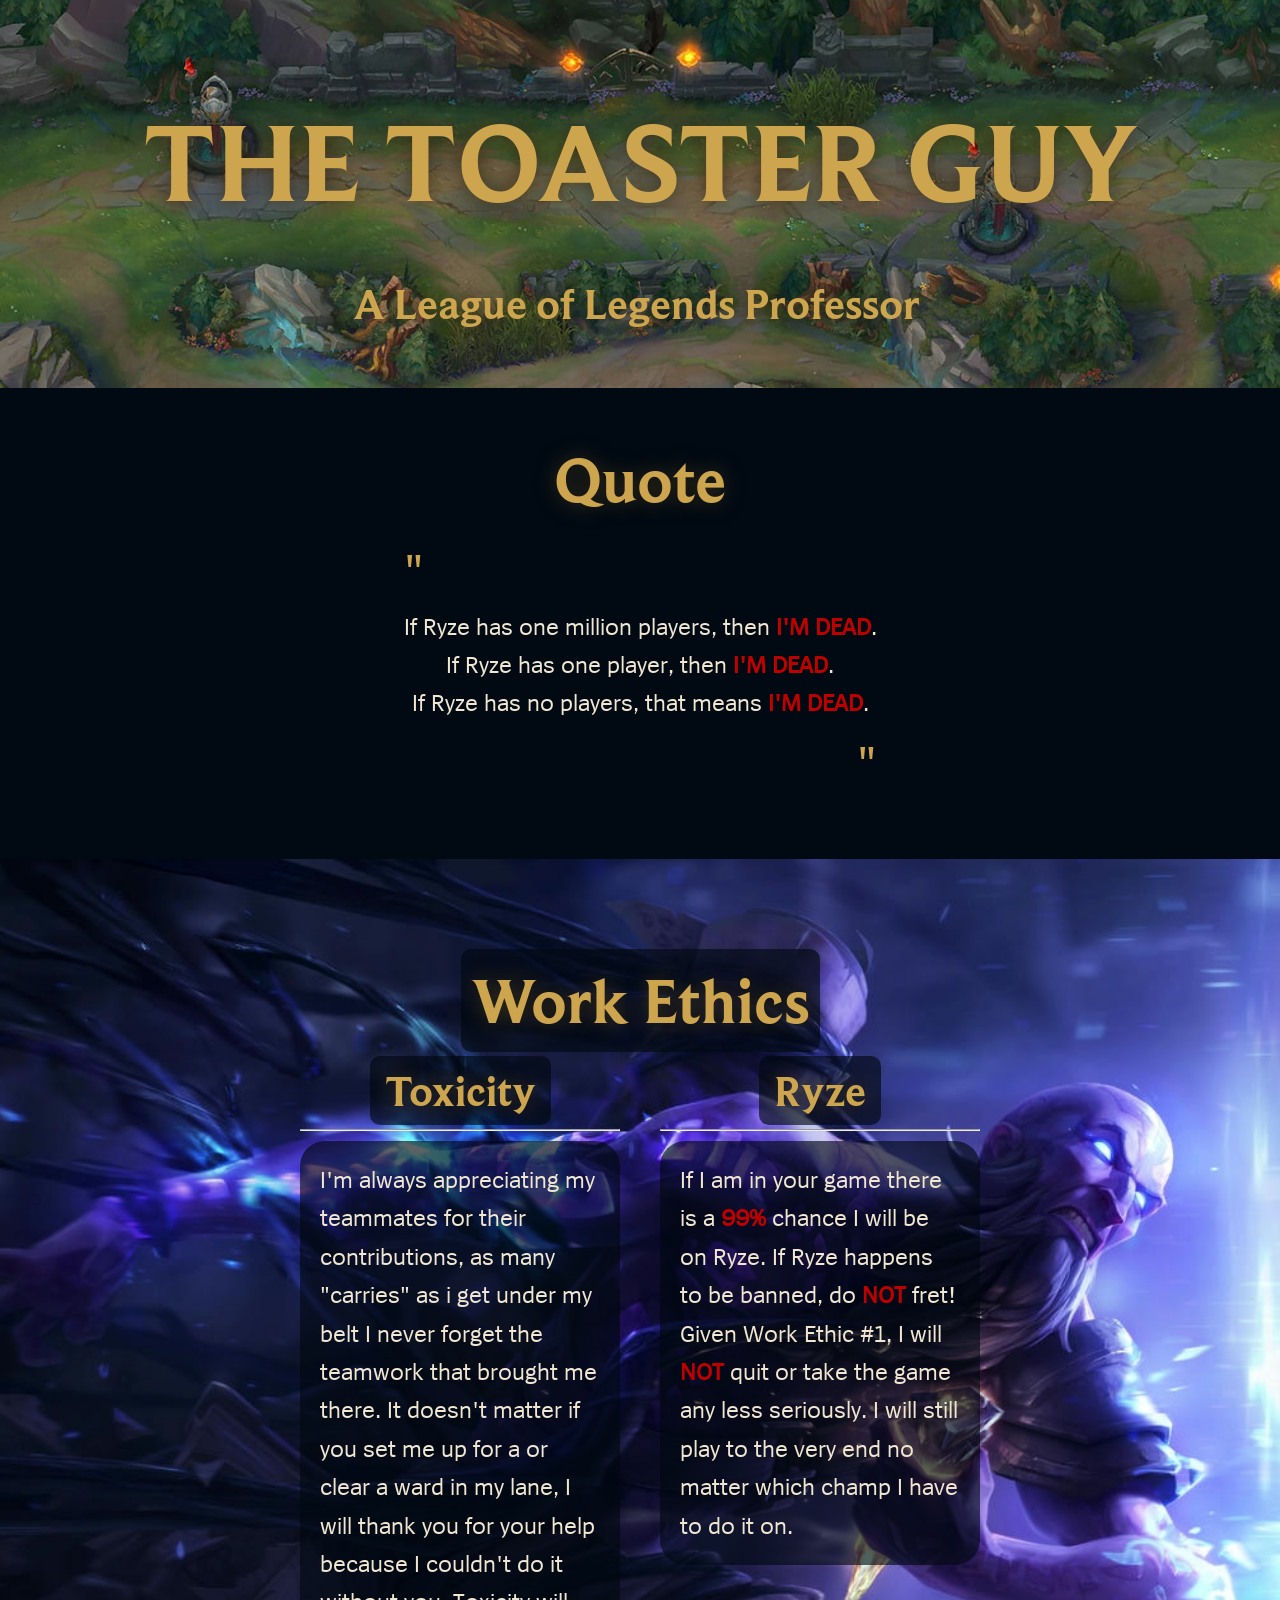
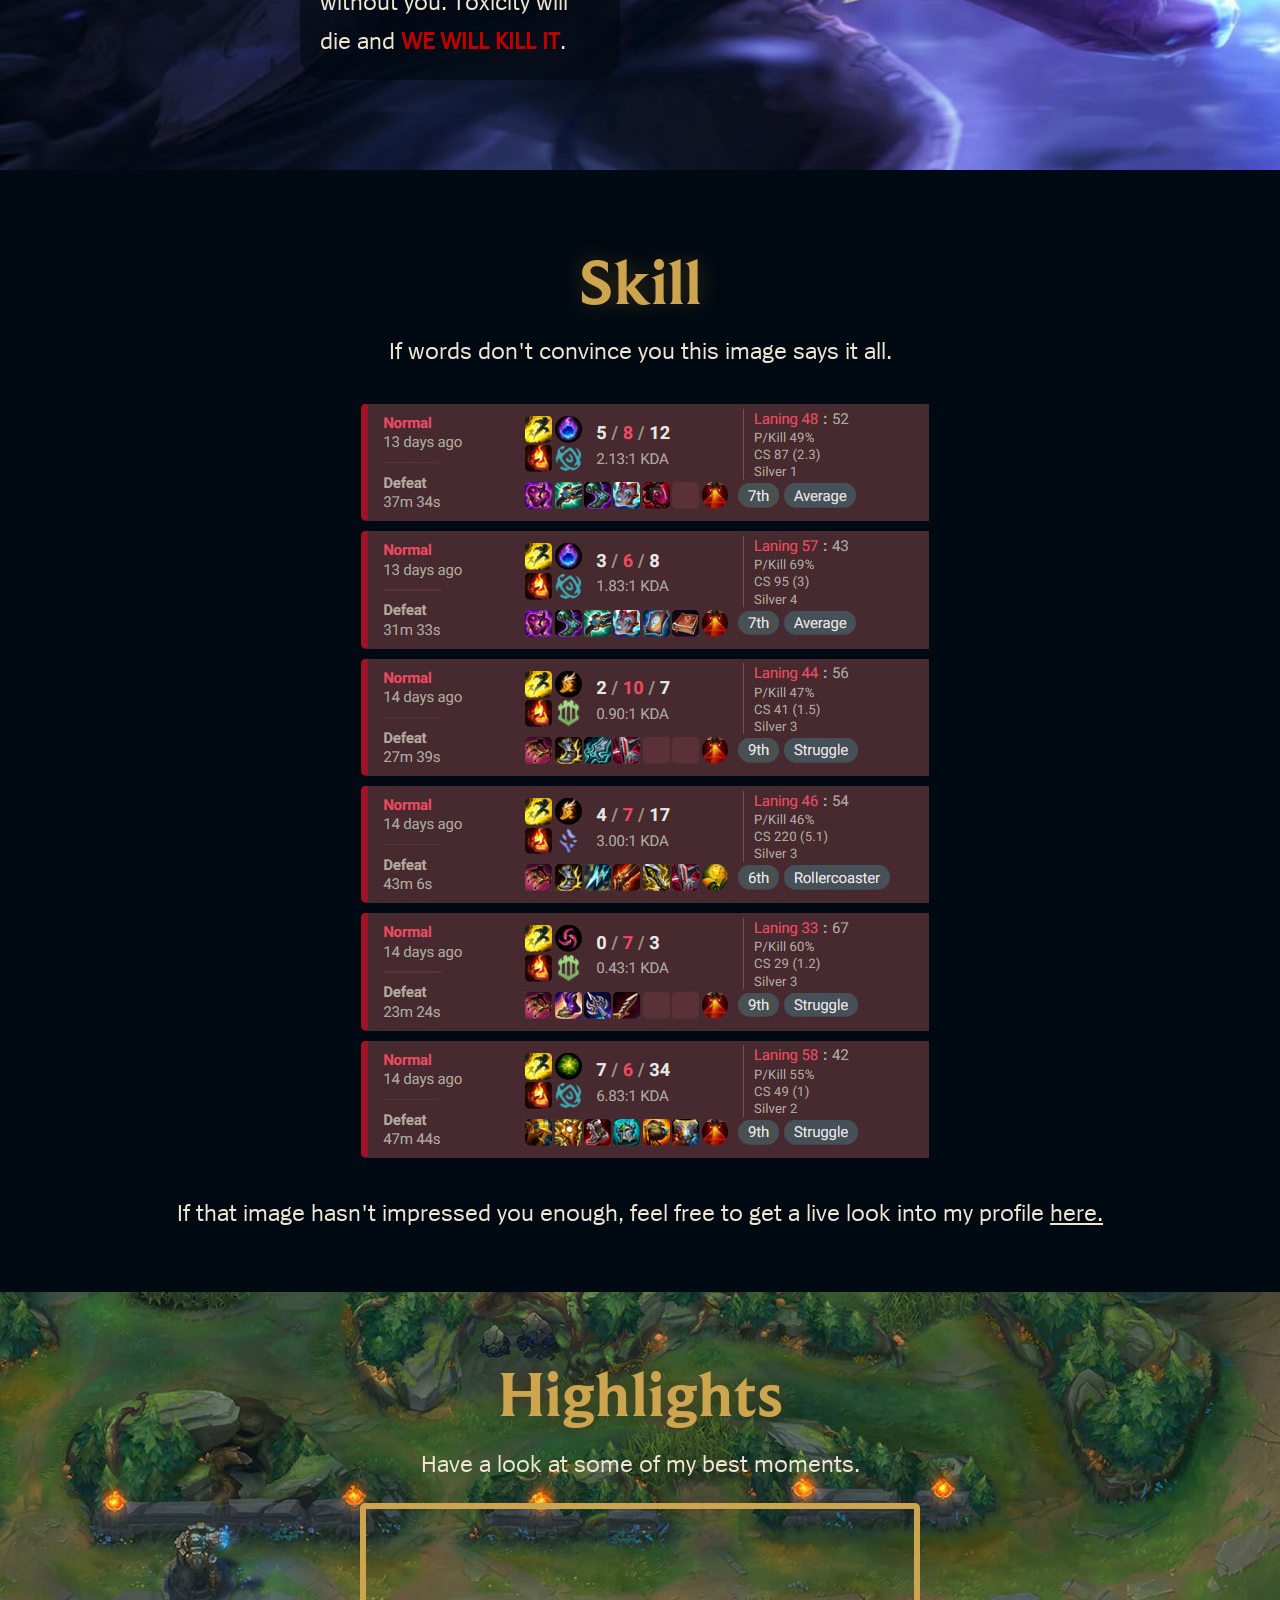
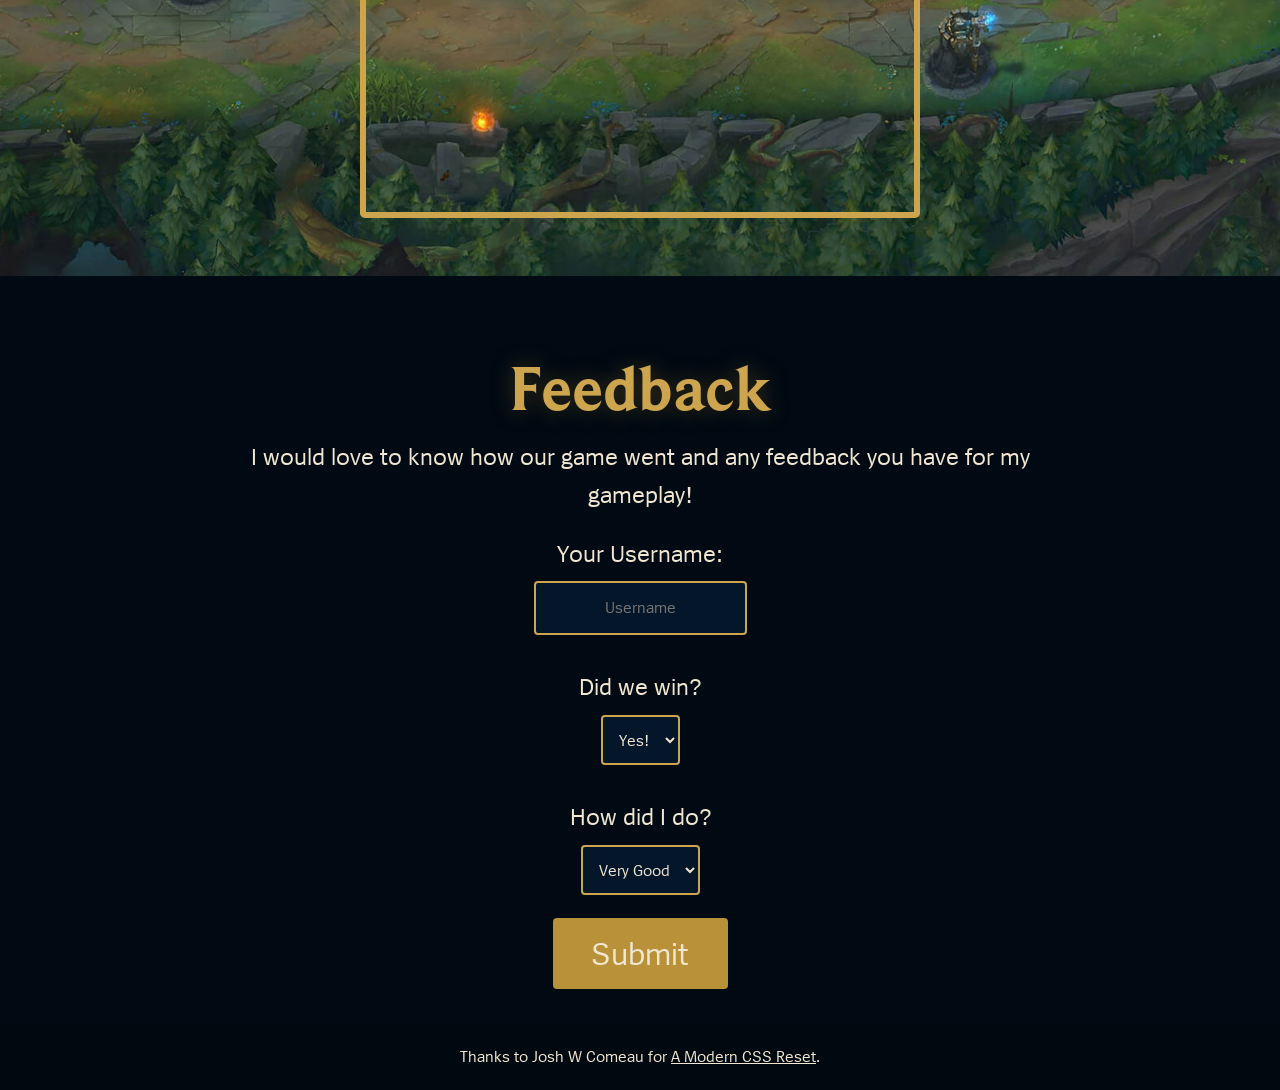
==== index.html @ 21665317 "first commit" ====
<!DOCTYPE html>
<html lang="en">

<head>
  <meta charset="UTF-8" />
  <meta name="viewport" content="width=device-width, initial-scale=1.0" />
  <link href="normalize.css" rel="stylesheet" />
  <link href="style.css" rel="stylesheet" />
  <link rel="icon" type="image/png" sizes="32x32" href="img/favicon-32x32.png">
  <script defer src="https://umami.nate-76.duckdns.org/script.js"
    data-website-id="c14207f7-4c27-4da5-a3a6-cc63d356e84b"></script>
  <title>THE TOASTER GUY#NA1</title>
</head>

<body>
  <div id="loading-screen">
    <h1>Loading...</h1>
  </div>

  <header>
    <section class="intro">
      <h1>THE TOASTER GUY</h1>
      <h2>A League of Legends Professor<span class="asterisk">*</span></h2>
    </section>
  </header>

  <main>
    <section class="champ-quote">
      <h1>Quote</h1>
      <p class="champ-quotation-start">"</p>
      <p>If <span class="champName"></span> has one million players, then <b>I'M DEAD</b>.</p>
      <p>If <span class="champName"></span> has one player, then <b>I'M DEAD</b>.</p>
      <p>If <span class="champName"></span> has no players, that means <b>I'M DEAD</b>.</p>
      <p class="champ-quotation-end">"</p>
    </section>

    <section id="work-ethic">
      <h1>Work Ethics</h1>

      <div class="ethic-container">
        <div class="ethic-1">
          <h2>Toxicity</h2>
          <hr>
          <p>I'm always appreciating my teammates for their contributions, as many "carries" as i get under my belt I
            never forget the teamwork that brought me there. It doesn't matter if you set me up for a or clear a ward in
            my lane, I will thank you for your help because I couldn't do it without you. Toxicity will die and <b>WE
              WILL KILL IT</b>.</p>
        </div>
        <div class="ethic-2">
          <h2><span class="champName"></span></h2>
          <hr>
          <p>If I am in your game there is a <b>99%</b> chance I will be on
            <span class="champName"></span>. If <span class="champName"></span>
            happens to be banned, do <b>NOT</b> fret! Given Work Ethic #1, I will <b>NOT</b> quit or take the game any
            less seriously. I will still play to the very end no matter which champ I have to do it on.
          </p>
        </div>
      </div>
    </section>

    <section class="skill">
      <h1>Skill</h1>
      <p>If words don't convince you this image says it all.</p>
      <img src="img/champ-history.jpg" alt="A picture of my profile showing a 6 game loss streak.">
      <p>If that image hasn't impressed you enough, feel free to get a live look into my profile <a
          href="https://www.op.gg/summoners/na/THE%20TOASTER%20GUY-NA1" target="_blank">here.</a></p>
    </section>

    <section class="clip">
      <h1>Highlights</h1>
      <p>Have a look at some of my best moments.</p>
      <div class="video">
        <iframe width="560" height="315" src="https://www.youtube-nocookie.com/embed/dfku4ndsrFI?si=aIZ1KUKVWXWXsLzp"
          title="YouTube video player" frameborder="0"
          allow="accelerometer; autoplay; clipboard-write; encrypted-media; gyroscope; picture-in-picture; web-share"
          referrerpolicy="strict-origin-when-cross-origin" allowfullscreen></iframe>
      </div>
    </section>

    <section class="feedback">
      <h1>Feedback</h1>

      <p>I would love to know how our game went and any feedback you have for my gameplay!</p>

      <form name="Gameplay Feedback" action="https://api.web3forms.com/submit" method="POST">

        <input type="hidden" name="access_key" value="943732d7-a4e6-4e3c-a3d8-d96779f5fdb8">

        <label for="username">Your Username:</label>
        <input type="text" id="username" name="Username" placeholder="Username" autocomplete="off" required>

        <br>

        <label for="win">Did we win?</label>
        <select id="win" name="Win?" required>
          <option value="Yes">Yes!</option>
          <option value="No">No...</option>
        </select>

        <br>

        <label for="skill">How did I do?</label>
        <select id="skill" name="How did I do?" required>
          <option value="Very Good">Very Good</option>
          <option value="Good">Good</option>
          <option value="Average">Average</option>
          <option value="Bad">Bad</option>
          <option value="Abysmal">Abysmal</option>
        </select>

        <input type="checkbox" name="botcheck" class="hidden" style="display: none;">

        <input type="hidden" name="redirect" value="https://nate-league.pages.dev/thanks.html">

        <input type="submit" value="Submit">
      </form>
    </section>
  </main>

  <footer>
    <p>Thanks to Josh W Comeau for <a href="https://www.joshwcomeau.com/css/custom-css-reset/" target="_blank">A Modern
        CSS Reset</a>.</p>
  </footer>

  <script>
    const loadingScreenElement = document.getElementById('loading-screen');
    const workEthicElement = document.getElementById('work-ethic');

    document.addEventListener('DOMContentLoaded', async () => {
      try {
        const response = await fetch('https://lolwebsiteapi.nate-76.duckdns.org/toaster');
        const data = await response.json();

        const newString = data.currentString;

        workEthicElement.style.backgroundImage = "url('img/champs/" + data.currentString.replace("'", "\\'") + ".jpg')";

        const nameElements = document.querySelectorAll('.champName');

        nameElements.forEach(element => {
          element.innerHTML = newString;
        });
      }
      catch (error) {
        console.error('Error fetching data:', error);

        workEthicElement.style.backgroundImage = "url('img/champs/Ryze.jpg')";

        const nameElements = document.querySelectorAll('.champName');

        nameElements.forEach(element => {
          element.innerHTML = 'Ryze';
        });
      }
    });

    window.onload = async () => {
      loadingScreenElement.classList.add('hidden');
    };

    loadingScreenElement.addEventListener('transitionend', () => {
      loadingScreenElement.remove();
    });
  </script>
</body>

</html>
---- style.css ----
@font-face {
    font-family: 'BeaufortforLOL Bold';
    src: url(fonts/BeaufortforLOL-Bold.ttf);
}

@font-face {
    font-family: 'Spiegel Regular';
    src: url(fonts/Spiegel-Regular.ttf);
}

body {
    background-color: #010A13;
    color: rgb(240, 230, 210);
    font-family: 'Spiegel Regular';
    line-height: 1.6;
}

h1,
h2,
h3,
h4,
h5,
h6 {
    font-family: 'BeaufortforLOL Bold';
    color: rgb(205, 165, 79);
}

h1 {
    font-size: 4rem;
    text-shadow: 0px 0px 20px rgb(61, 49, 24);
}

h2 {
    font-size: 2.7rem;
    text-shadow: 0px 0px 20px rgb(61, 49, 24);
}

p,
a {
    font-size: 1.5rem;
    max-width: 60ch;
}

a {
    color: rgb(240, 230, 210);
}

b {
    color: rgb(190, 0, 0);
}

hr {
    color: rgb(240, 230, 210);
}

header {
    padding-block: 50px;
    background-image: url(img/top-lane.jpg);
    background-color: #010A13;
    background-position: center;
    background-repeat: no-repeat;
    background-size: cover;
}

#loading-screen {
    position: fixed;
    display: flex;
    justify-content: center;
    align-items: center;
    width: 100vw;
    height: 100vh;
    background-color: #010A13;
    z-index: 9999;
    transition: opacity 0.3s ease-out;
}

#loading-screen h1 {
    font-size: 6rem;
}

#loading-screen.hidden {
    opacity: 0;
    pointer-events: none;
}

.intro {
    text-align: center;
    width: fit-content;
    margin: 0 auto;
}

.intro h1 {
    font-size: 7rem;
    padding-block: 20px;
}

.asterisk {
    font-size: max(10px, 1rem);
    vertical-align: text-top;
}

.champ-quote {
    width: fit-content;
    max-width: 80vw;
    margin: 40px auto;
    text-align: center;
    font-size: max(14px, 1.5rem);
}

.champ-quotation-start {
    color: rgb(205, 165, 79);
    font-size: max(25px, 3rem);
    text-align: start;
}

.champ-quotation-end {
    color: rgb(205, 165, 79);
    font-size: max(25px, 3rem);
    text-align: end;
}

#work-ethic {
    padding-block: 90px;
    margin: 60px auto;
    text-align: center;
    background-color: #010A13;
    background-position: center;
    background-repeat: no-repeat;
    background-size: cover;
}

#work-ethic h1 {
    width: fit-content;
    margin: 0 auto;
    padding-inline: 10px;
    background-color: #000810a1;
    border-radius: 10px;
}

.ethic-container {
    display: grid;
    width: fit-content;
    margin: 0 auto;
    grid-template-columns: 25vw 25vw;
    gap: 40px;
    text-align: left;
}

.ethic-container h2 {
    background-color: #000810a1;
    width: fit-content;
    margin: 4px auto;
    padding-inline: 15px;
    border-radius: 10px;
}

.ethic-container p {
    margin-block-start: 10px;
    background-color: #000810a1;
    padding: 20px;
    border-radius: 25px;
}

.skill {
    width: fit-content;
    margin: 60px auto;
    text-align: center;
}

.skill p {
    max-width: 80vw;
}

.skill img {
    max-width: 60vw;
    margin: 0 auto;
    padding-block: 30px;
}

.clip {
    margin: 60px auto;
    padding-block: 50px;
    text-align: center;
    background-image: url(img/bot-lane.jpg);
    background-color: #010A13;
    background-position: center;
    background-repeat: no-repeat;
    background-size: cover;
}

.clip p {
    padding-bottom: 20px;
    margin: 0 auto;
}

.video {
    width: fit-content;
    margin: 0 auto;
}

.video iframe {
    border: 6px solid rgb(205, 165, 79);
    border-radius: 5px;
    max-width: 85vw;
}

.feedback {
    width: fit-content;
    max-width: 80vw;
    margin: 0 auto;
    text-align: center;
}

.feedback p {
    margin: 0 auto;
}

.feedback form {
    padding-block: 20px;
    width: 40vw;
    margin: 0 auto;
    text-align: center;
    display: flex;
    flex-direction: column;
    justify-items: center;
    align-items: center;
}

.feedback label {
    font-size: 1.5rem;
    max-width: 60ch;
    color: rgb(240, 230, 210);
}

input[type=text],
select {
    max-width: 50vw;
    padding: 12px;
    margin: 8px 0;
    display: inline-block;
    border: 2px solid rgb(205, 165, 79);
    background-color: #04162a;
    color: rgb(240, 230, 210);
    border-radius: 4px;
    box-sizing: border-box;
}

input[type=submit] {
    width: 175px;
    font-size: 2rem;
    background-color: rgb(185, 145, 57);
    color: rgb(240, 230, 210);
    padding: 10px;
    margin: 15px 0;
    border: none;
    border-radius: 4px;
    cursor: pointer;
}

input[type=submit]:hover {
    background-color: rgb(152, 112, 31);
}

input#username {
    text-align: center;
}

footer {
    text-align: center;
    padding-block: 20px;
    background-color: #000810;
}

footer p,
footer a {
    max-width: 80vw;
    margin: 0 auto;
    font-size: 1rem;
}

@media only screen and (min-width: 2000px) {
    #work-ethic {
        max-width: 80vw;
        border-radius: 20px;
    }
}

@media only screen and (max-width: 1200px) {
    .ethic-container {
        grid-template-columns: 35vw 35vw;
    }
}

@media only screen and (max-width: 850px) {
    .ethic-container {
        grid-template-columns: 80vw;
        grid-template-rows: auto auto;
    }
}


@media only screen and (max-width: 700px) {
    h1 {
        font-size: 3.5rem;
    }

    h2 {
        font-size: 2.5rem;
    }

    p,
    a {
        font-size: 1.4rem;
        max-width: 60ch;
    }

    .ethic-container {
        grid-template-columns: 80vw;
        grid-template-rows: auto auto;
    }
}

@media only screen and (max-width: 550px) {
    h1 {
        font-size: 3rem;
    }

    h2 {
        font-size: 2.2rem;
    }

    p,
    a {
        font-size: 1.2rem;
        max-width: 60ch;
    }

    .intro h1 {
        font-size: 7rem;
    }

    .skill img {
        max-width: 85vw;
    }

    .ethic-container {
        grid-template-columns: 80vw;
        grid-template-rows: auto auto;
    }
}
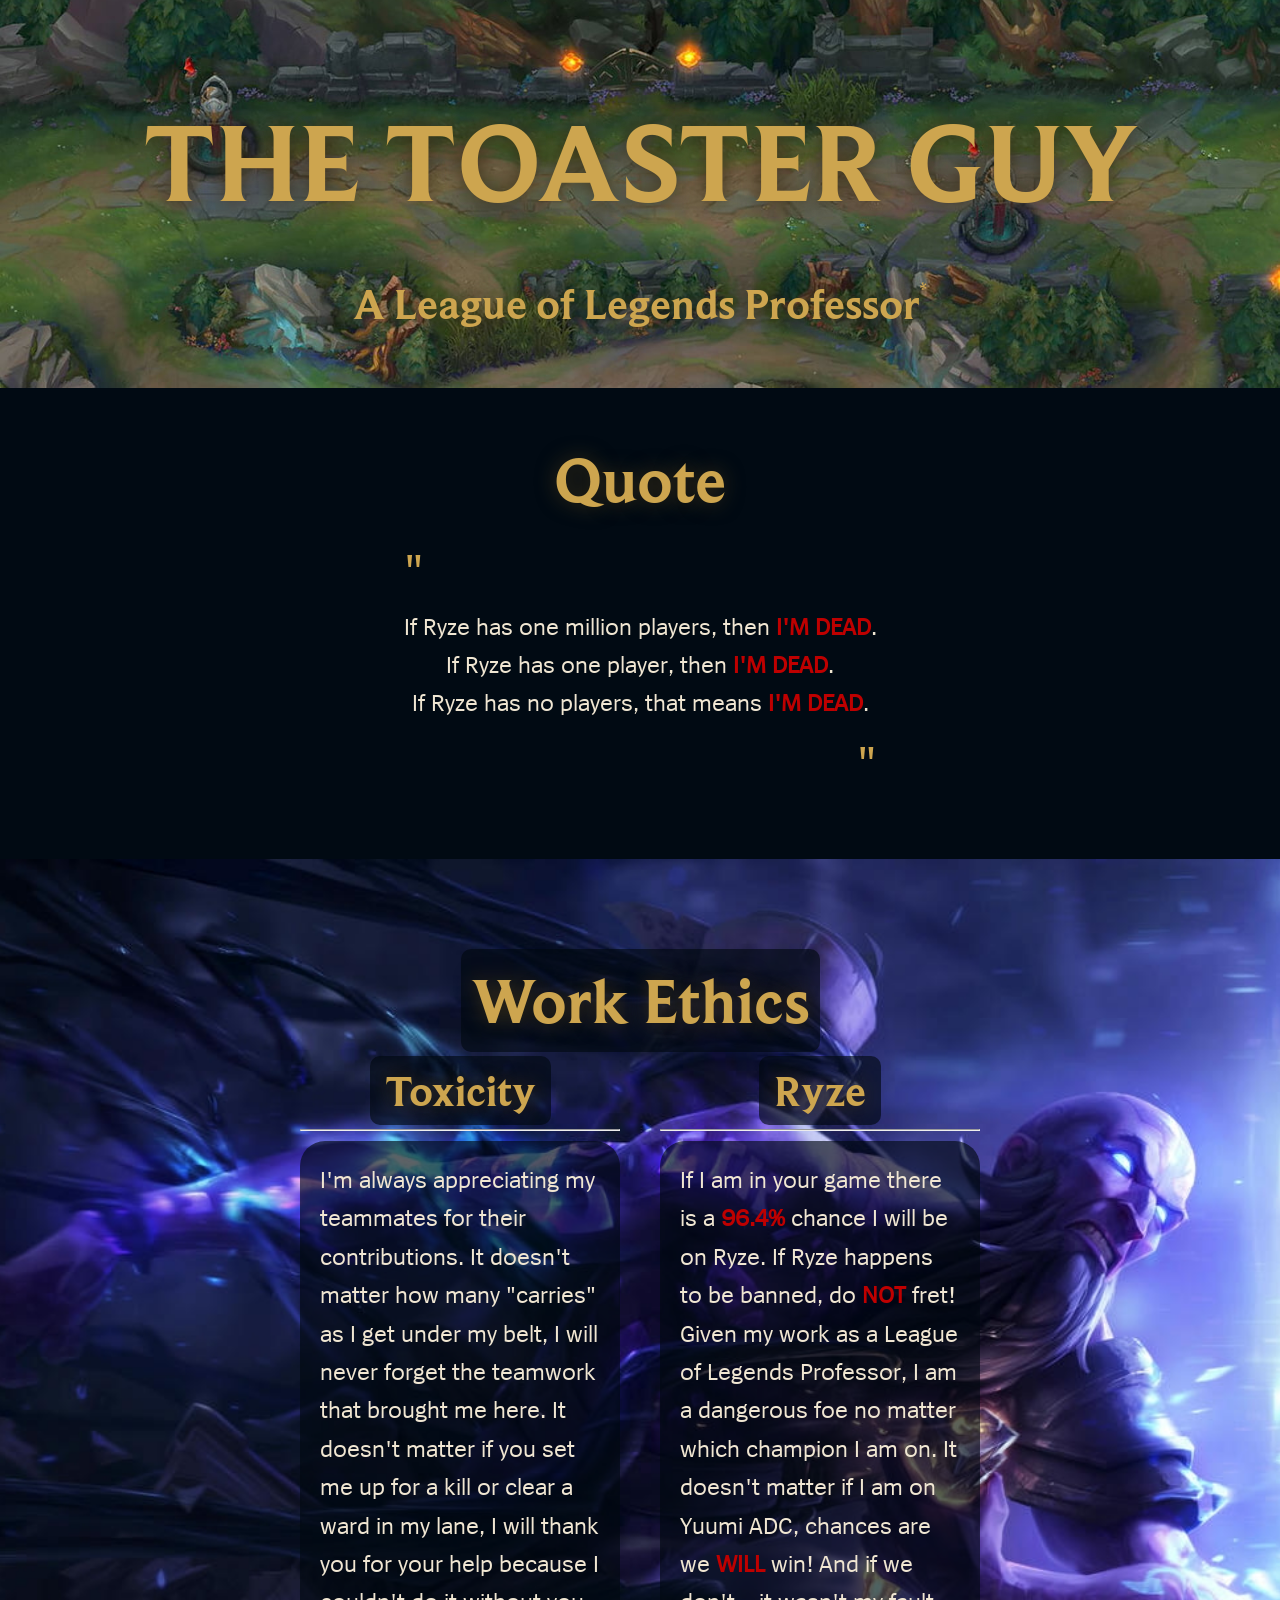
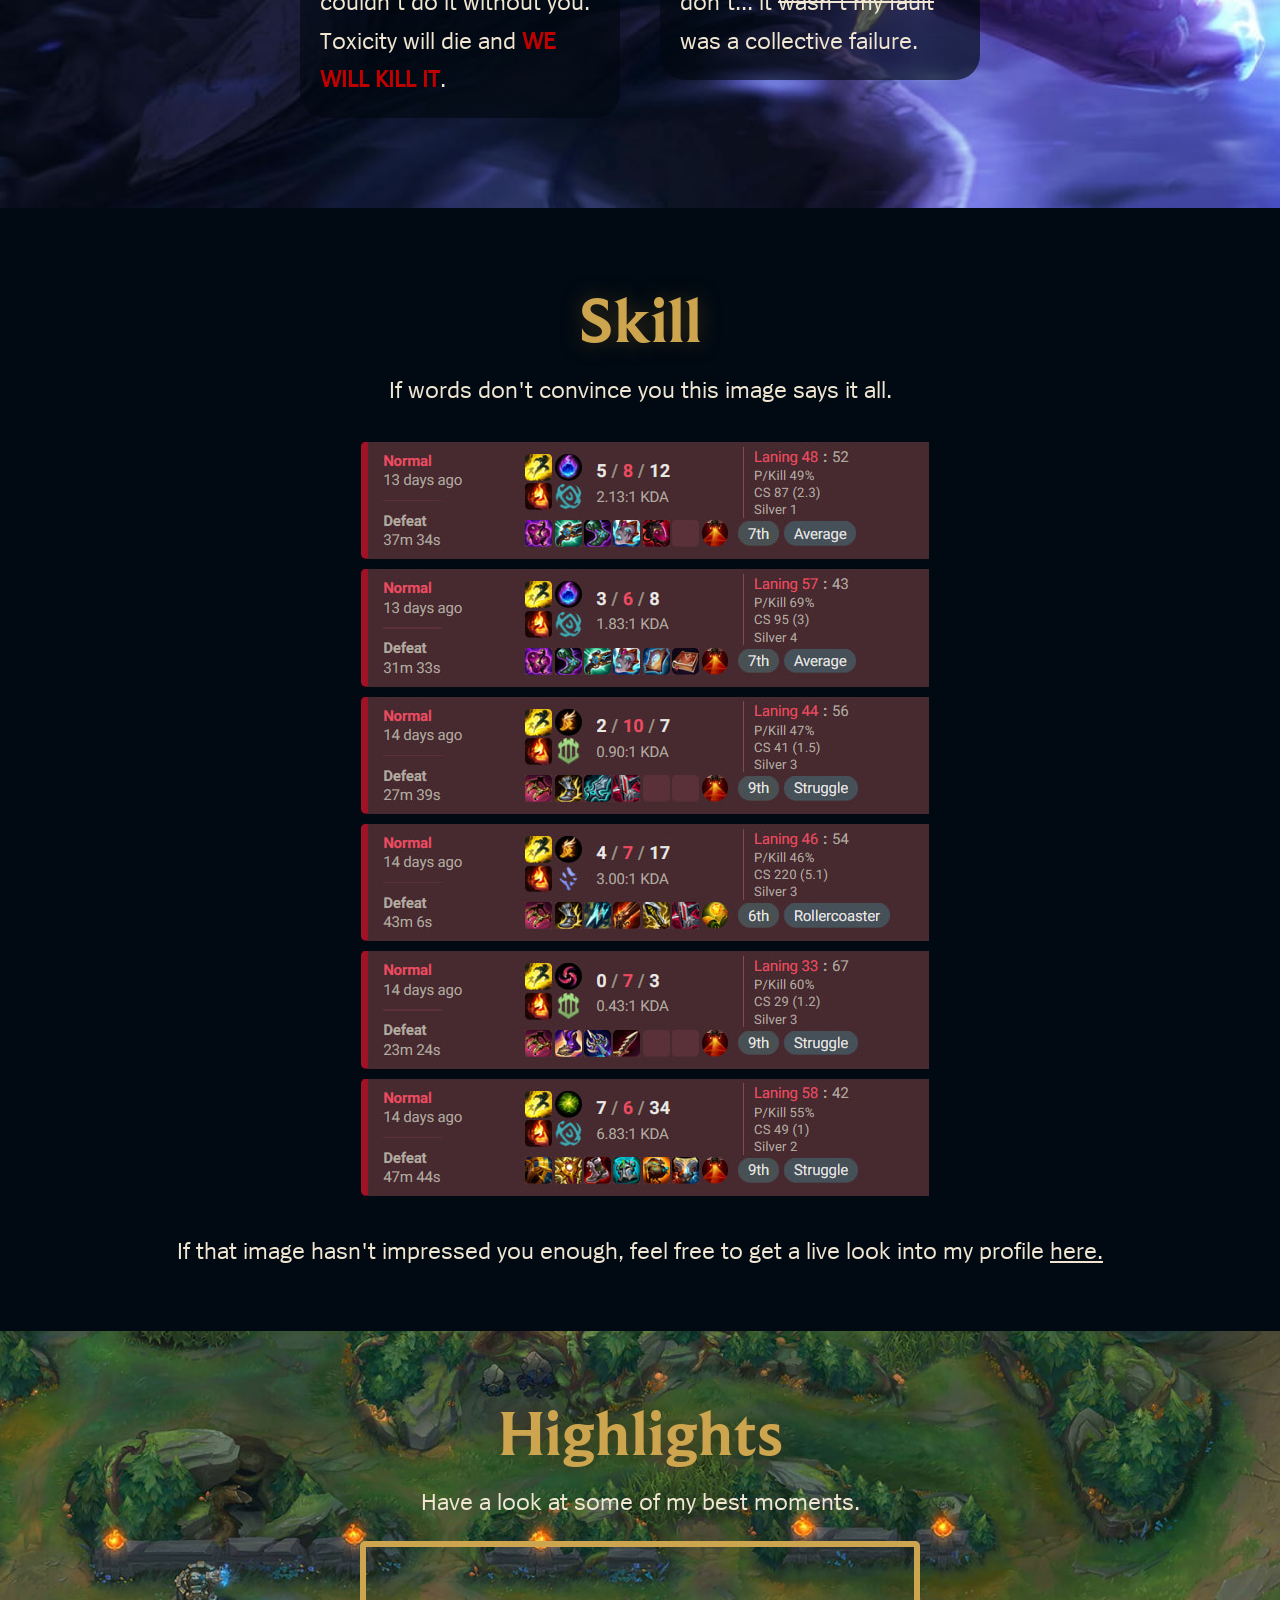
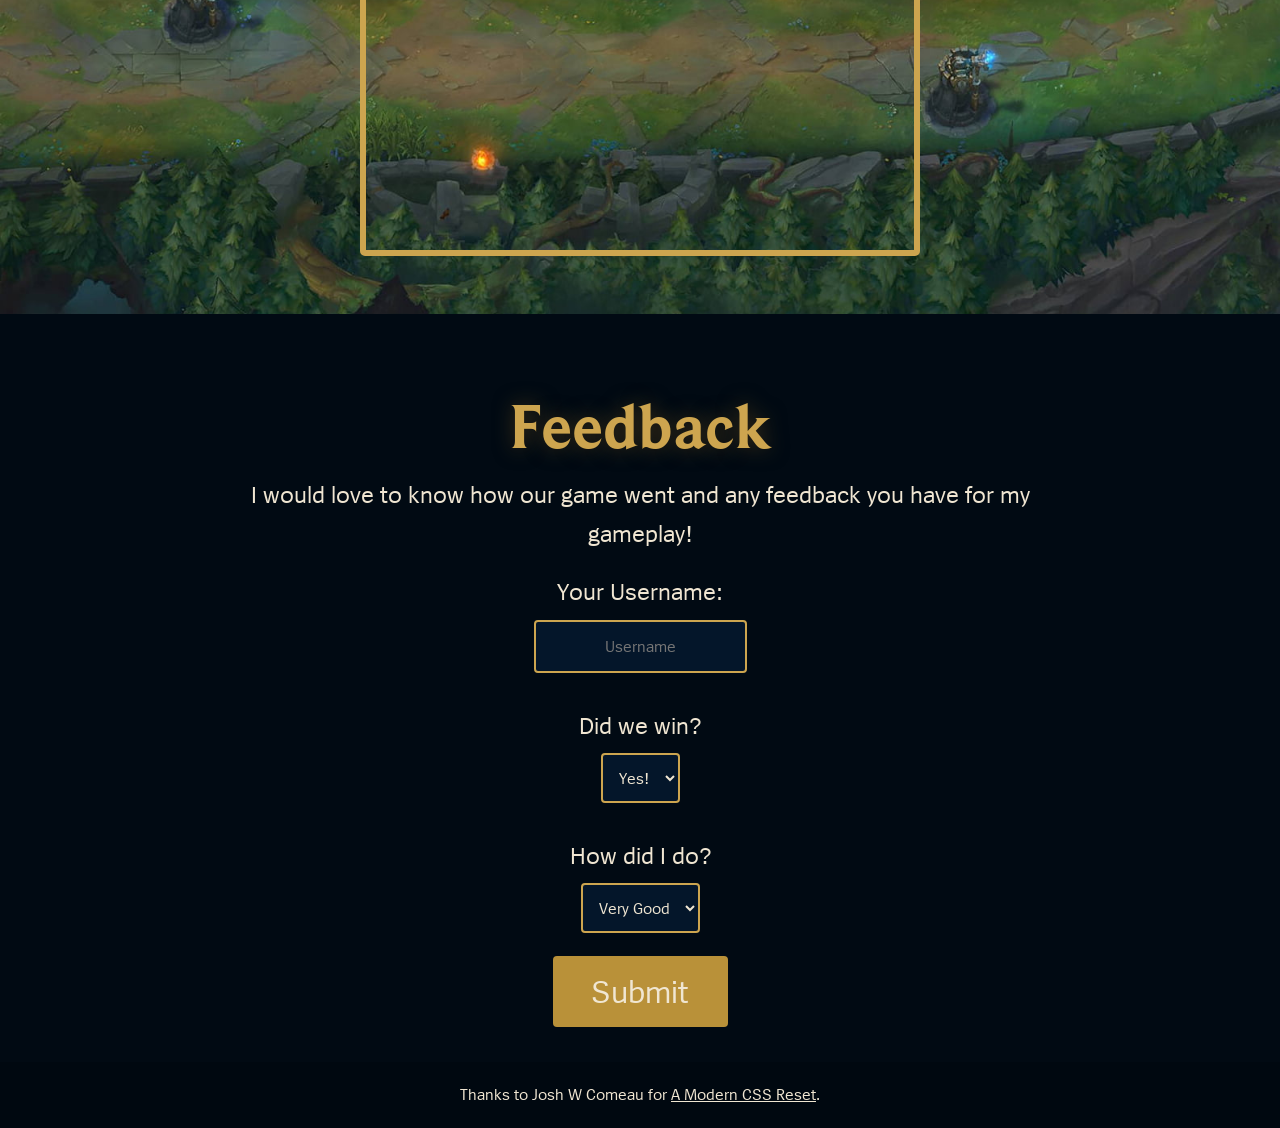
==== commit 38beb118: "Update text and fix scaling" ====
--- a/index.html
+++ b/index.html
@@ -41,18 +41,21 @@
         <div class="ethic-1">
           <h2>Toxicity</h2>
           <hr>
-          <p>I'm always appreciating my teammates for their contributions, as many "carries" as i get under my belt I
-            never forget the teamwork that brought me there. It doesn't matter if you set me up for a or clear a ward in
+          <p>I'm always appreciating my teammates for their contributions. It doesn't matter how many "carries" as I get
+            under my belt, I will
+            never forget the teamwork that brought me here. It doesn't matter if you set me up for a kill or clear a
+            ward in
             my lane, I will thank you for your help because I couldn't do it without you. Toxicity will die and <b>WE
               WILL KILL IT</b>.</p>
         </div>
         <div class="ethic-2">
           <h2><span class="champName"></span></h2>
           <hr>
-          <p>If I am in your game there is a <b>99%</b> chance I will be on
+          <p>If I am in your game there is a <b>96.4%</b> chance I will be on
             <span class="champName"></span>. If <span class="champName"></span>
-            happens to be banned, do <b>NOT</b> fret! Given Work Ethic #1, I will <b>NOT</b> quit or take the game any
-            less seriously. I will still play to the very end no matter which champ I have to do it on.
+            happens to be banned, do <b>NOT</b> fret! Given my work as a League of Legends Professor, I am a dangerous
+            foe no matter which champion I am on. It doesn't matter if I am on Yuumi ADC, chances are we <b>WILL</b>
+            win! And if we don't... it <s>wasn't my fault</s> was a collective failure.
           </p>
         </div>
       </div>
--- a/style.css
+++ b/style.css
@@ -92,6 +92,9 @@
 .intro h1 {
     font-size: 7rem;
     padding-block: 20px;
+    max-width: 90vw;
+    width: fit-content;
+    margin: 0 auto;
 }
 
 .asterisk {
@@ -321,6 +324,10 @@
 }
 
 @media only screen and (max-width: 550px) {
+    .intro h1 {
+        font-size: 3.5rem !important;
+    }
+
     h1 {
         font-size: 3rem;
     }
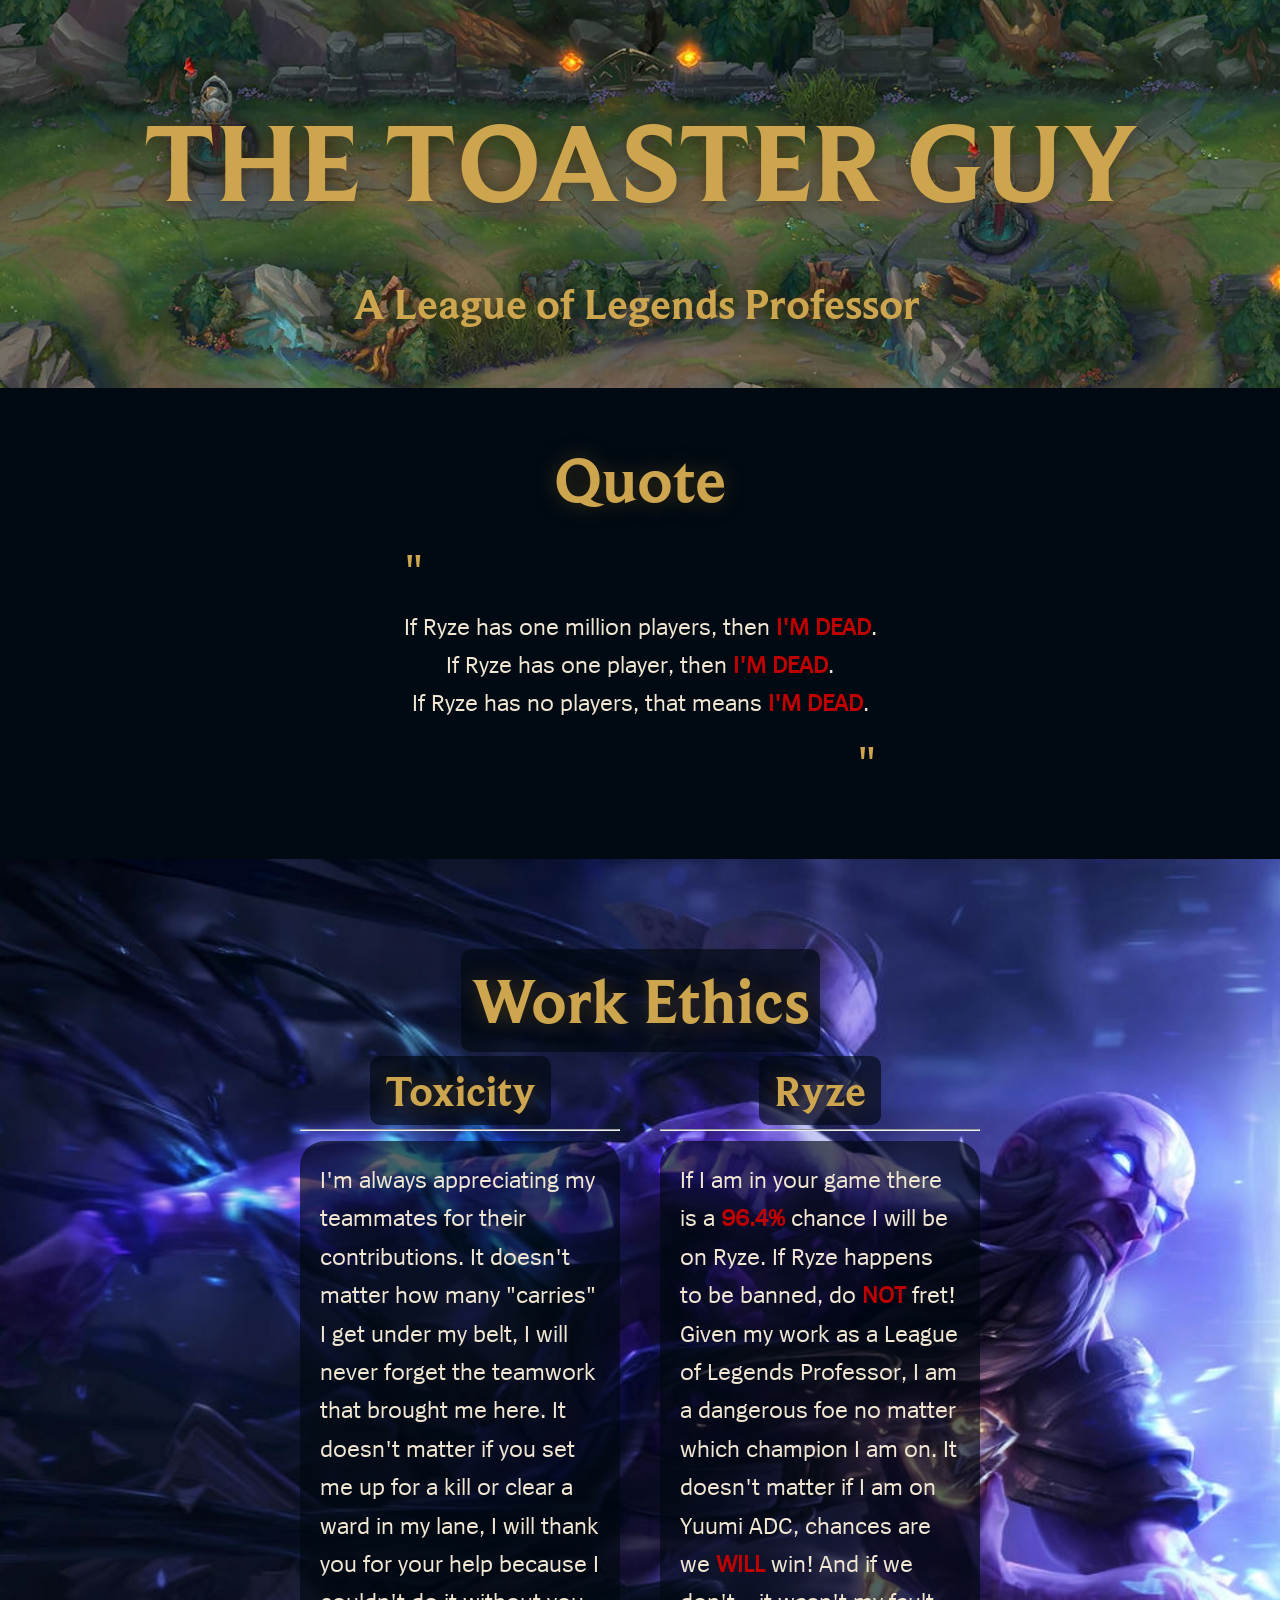
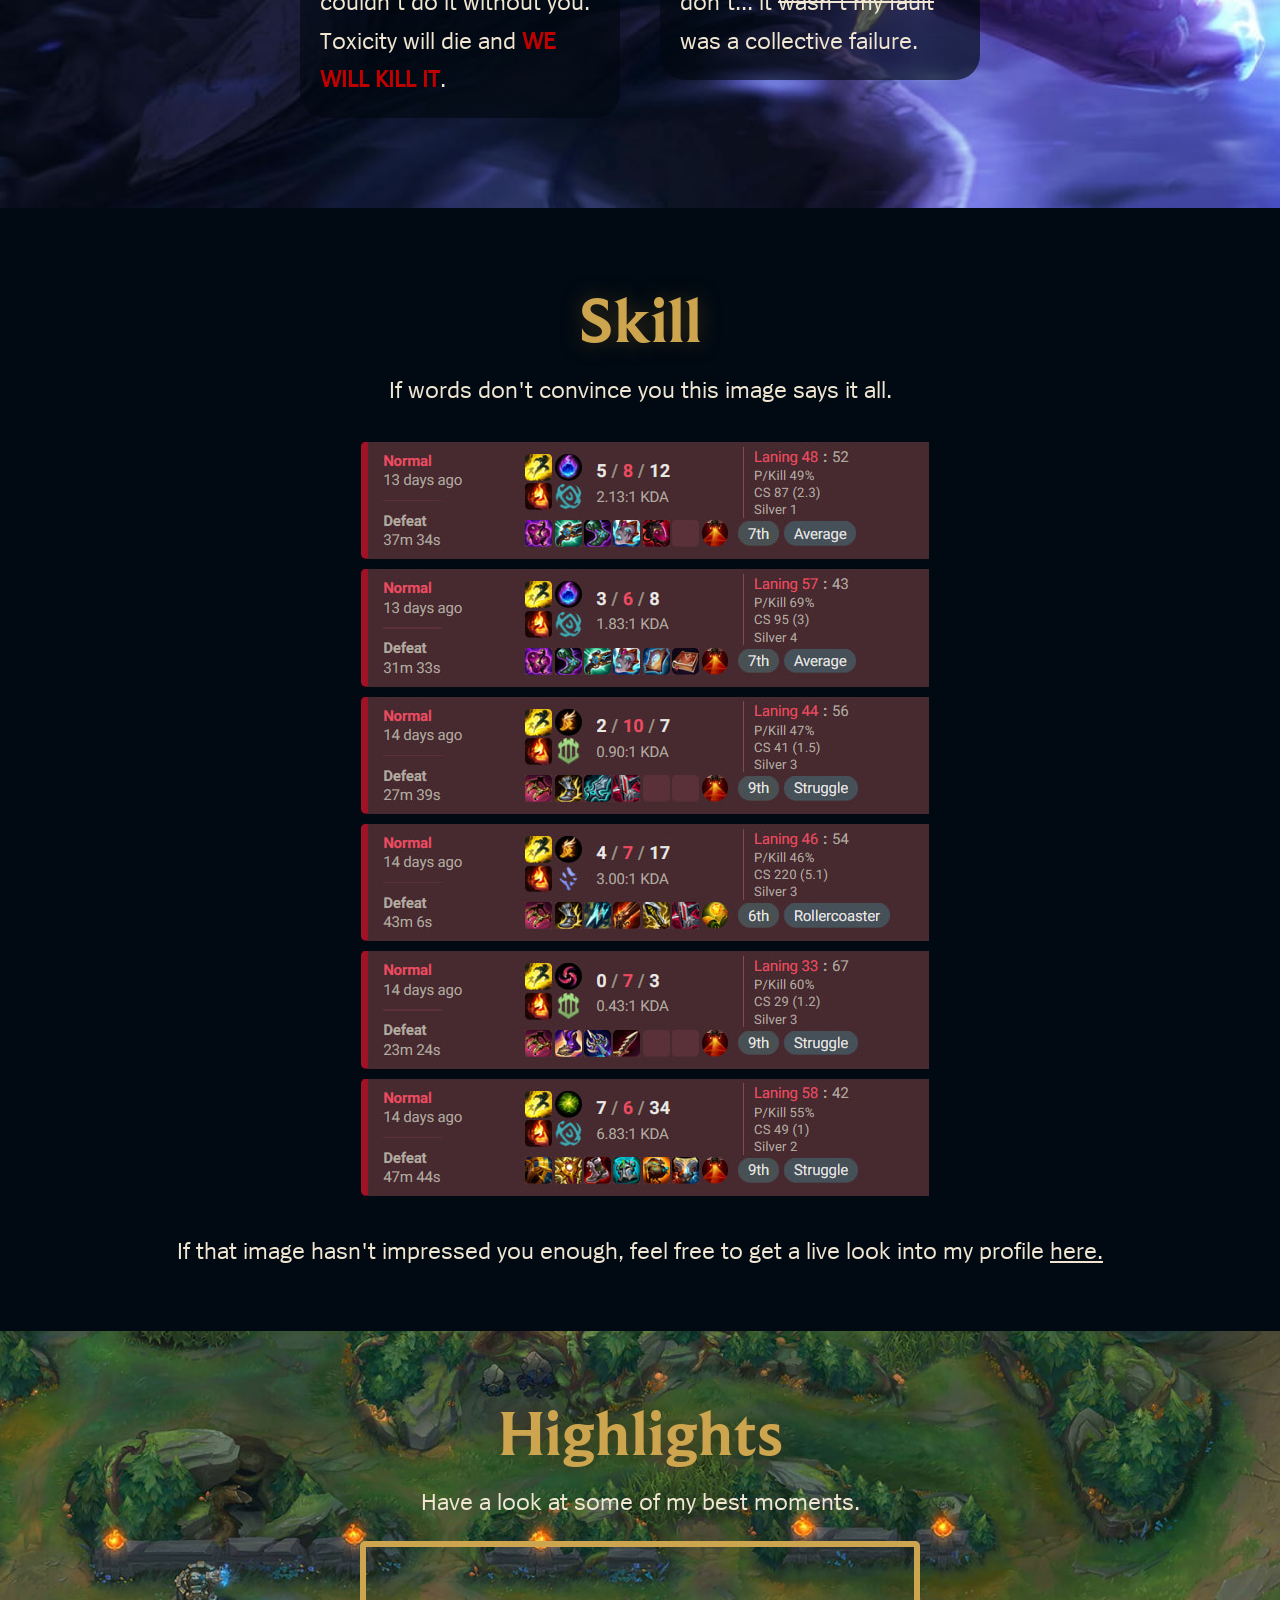
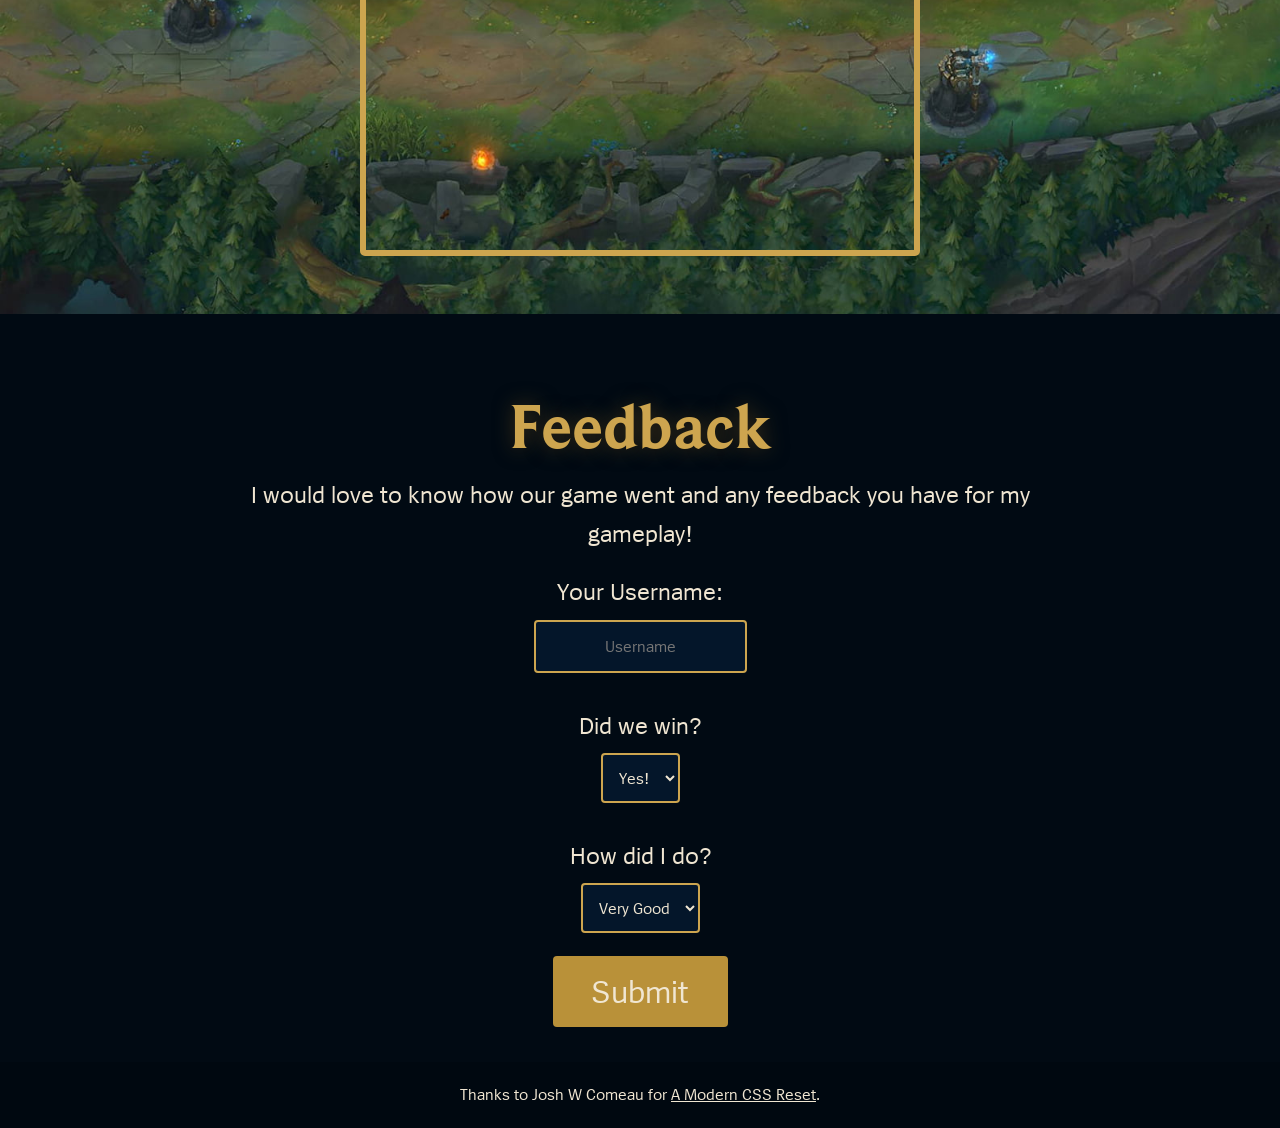
==== commit b842fdd3: "Update text again" ====
--- a/index.html
+++ b/index.html
@@ -41,7 +41,7 @@
         <div class="ethic-1">
           <h2>Toxicity</h2>
           <hr>
-          <p>I'm always appreciating my teammates for their contributions. It doesn't matter how many "carries" as I get
+          <p>I'm always appreciating my teammates for their contributions. It doesn't matter how many "carries" I get
             under my belt, I will
             never forget the teamwork that brought me here. It doesn't matter if you set me up for a kill or clear a
             ward in
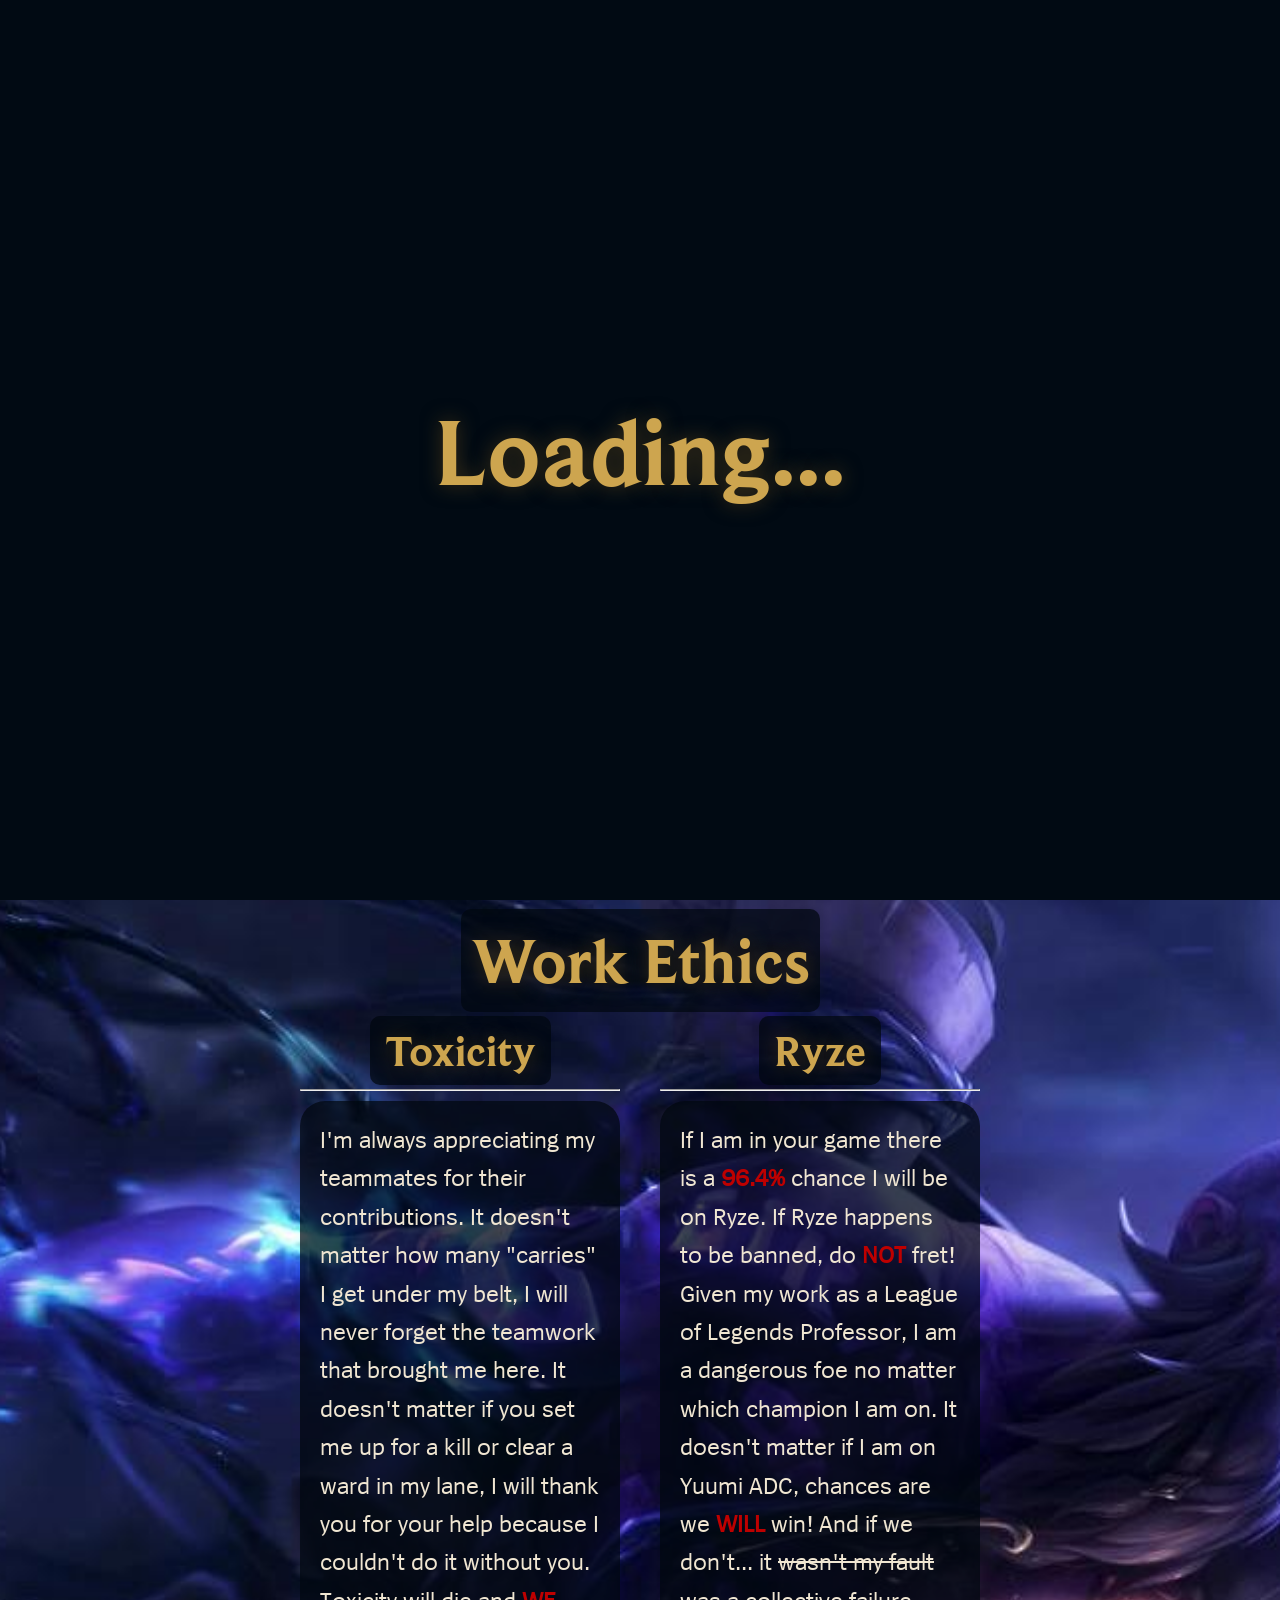
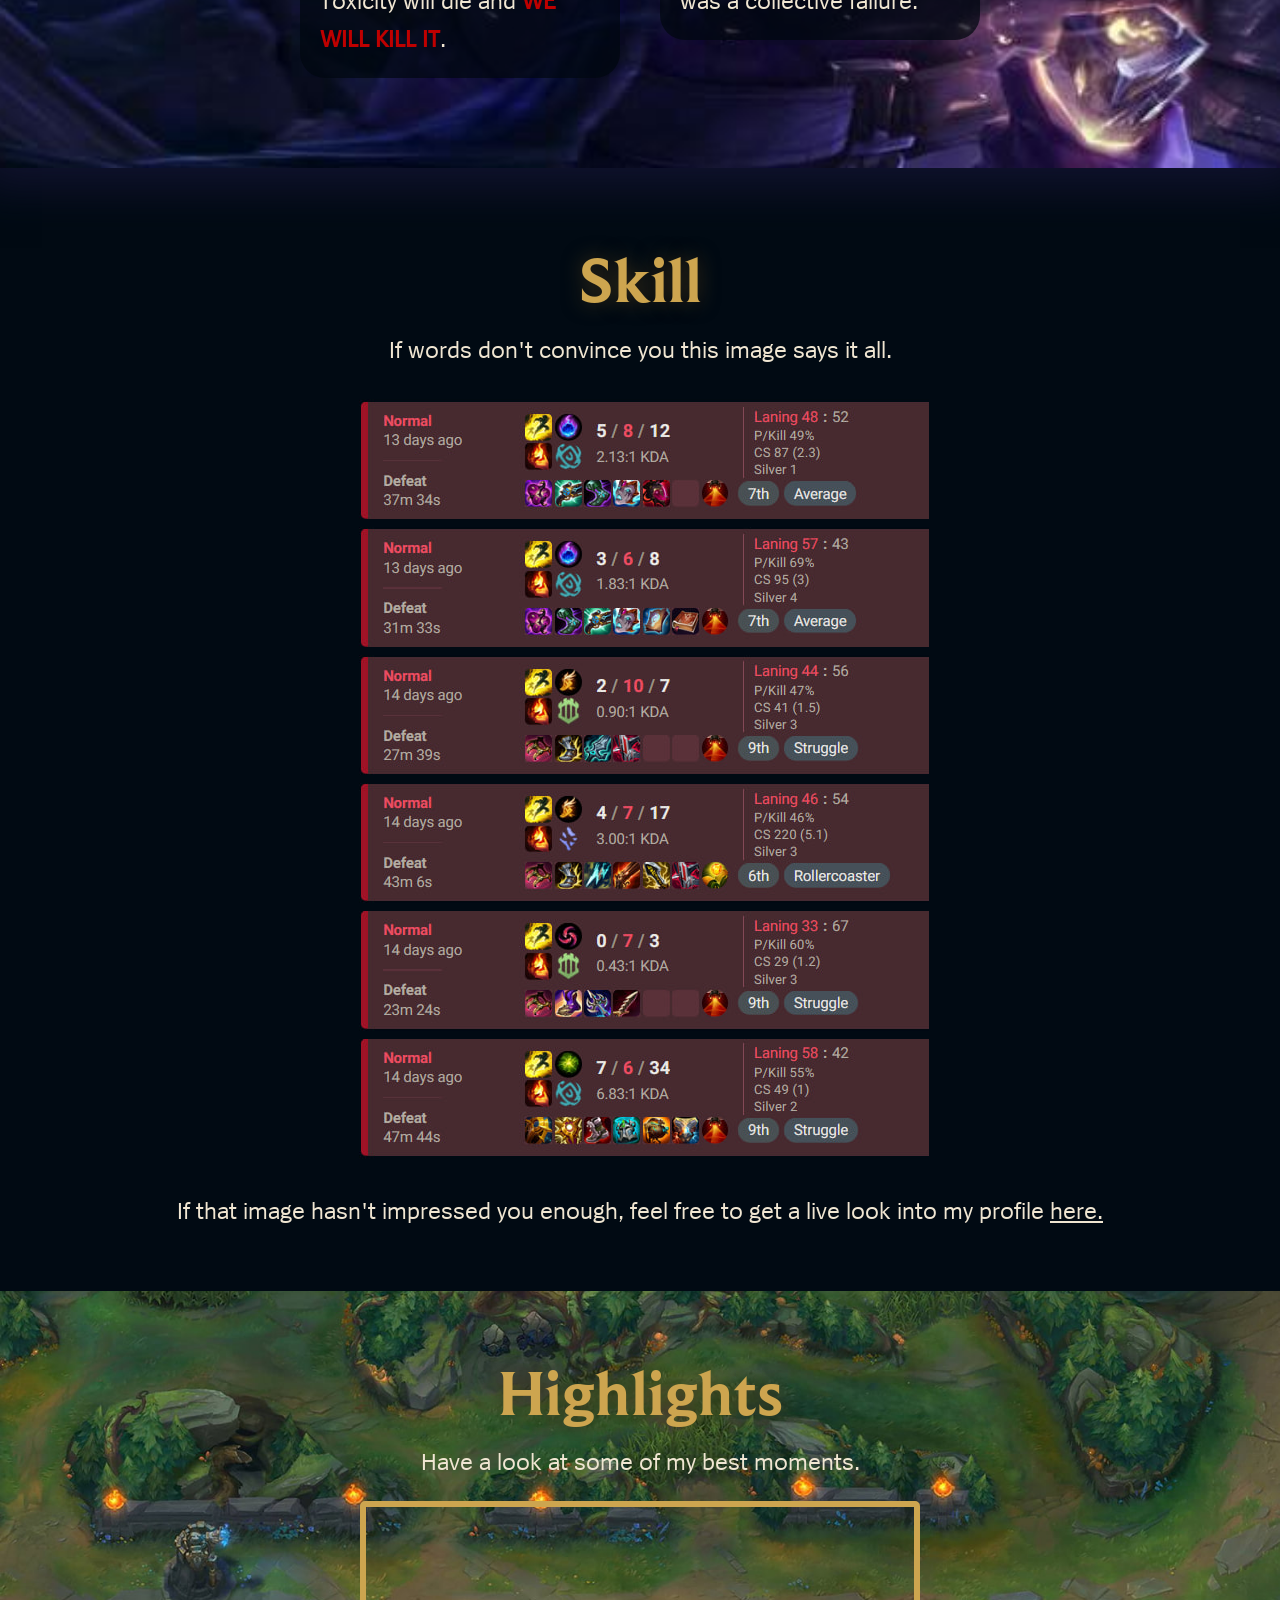
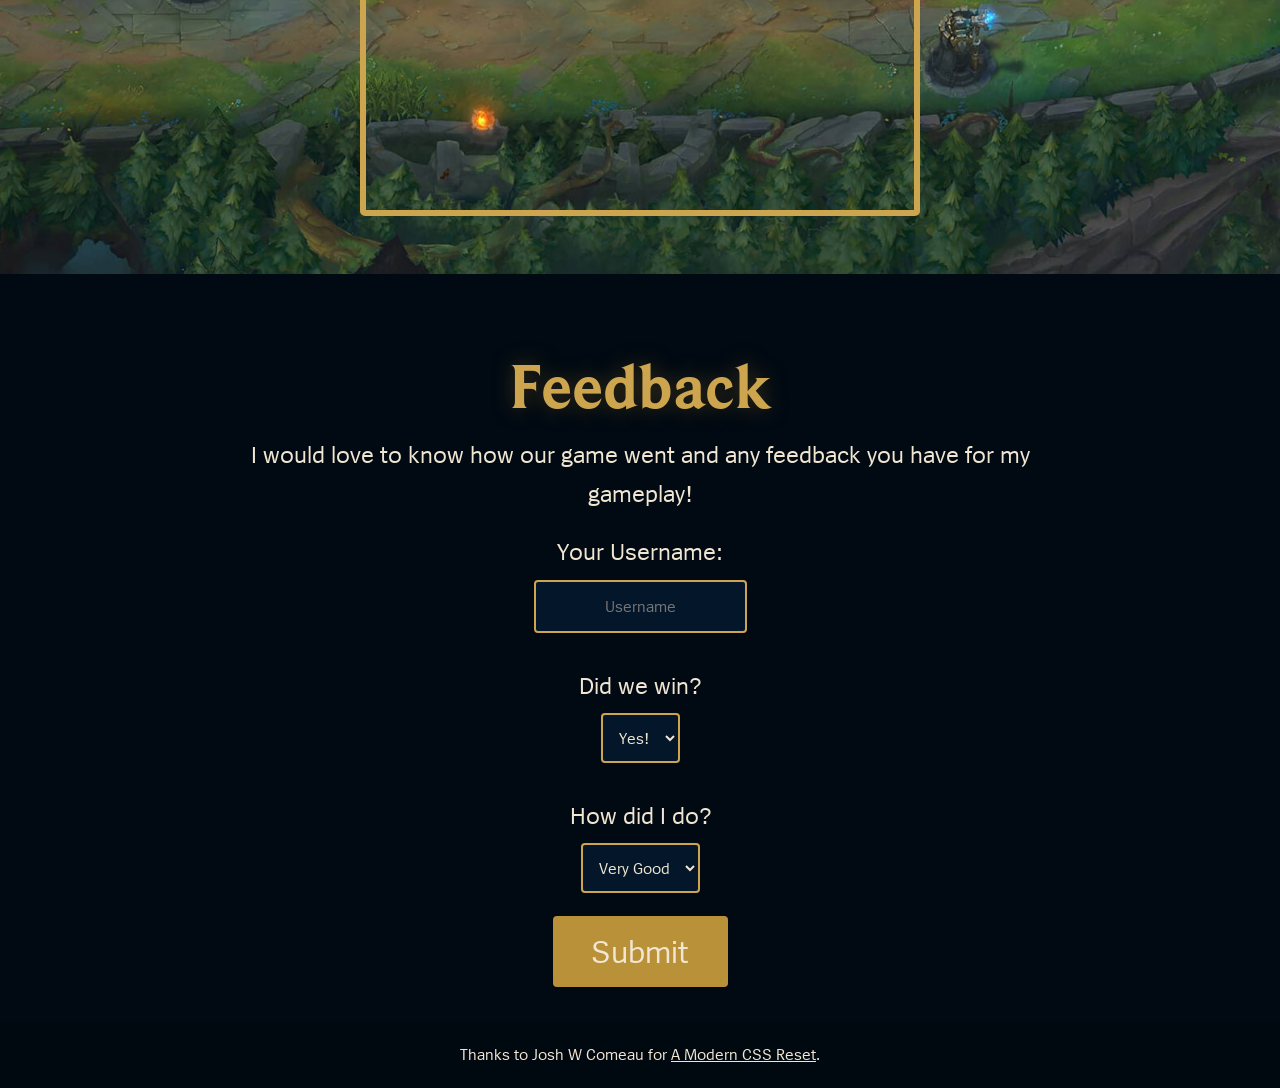
==== commit 5d9cd66a: "Update to match main site" ====
--- a/index.html
+++ b/index.html
@@ -4,9 +4,9 @@
 <head>
   <meta charset="UTF-8" />
   <meta name="viewport" content="width=device-width, initial-scale=1.0" />
-  <link href="normalize.css" rel="stylesheet" />
-  <link href="style.css" rel="stylesheet" />
-  <link rel="icon" type="image/png" sizes="32x32" href="img/favicon-32x32.png">
+  <link href="css/normalize.css" rel="stylesheet" />
+  <link href="css/style.css" rel="stylesheet" />
+  <link rel="icon" type="image/png" sizes="32x32" href="assets/img/favicon-32x32.png">
   <script defer src="https://umami.nate-76.duckdns.org/script.js"
     data-website-id="c14207f7-4c27-4da5-a3a6-cc63d356e84b"></script>
   <title>THE TOASTER GUY#NA1</title>
@@ -35,6 +35,7 @@
     </section>
 
     <section id="work-ethic">
+      <img id="color-thief-pic" src="assets/img/champs/Ryze.jpg" style="display: none;">
       <h1>Work Ethics</h1>
 
       <div class="ethic-container">
@@ -64,7 +65,7 @@
     <section class="skill">
       <h1>Skill</h1>
       <p>If words don't convince you this image says it all.</p>
-      <img src="img/champ-history.jpg" alt="A picture of my profile showing a 6 game loss streak.">
+      <img src="assets/img/champ-history.jpg" alt="A picture of my profile showing a 6 game loss streak.">
       <p>If that image hasn't impressed you enough, feel free to get a live look into my profile <a
           href="https://www.op.gg/summoners/na/THE%20TOASTER%20GUY-NA1" target="_blank">here.</a></p>
     </section>
@@ -73,10 +74,8 @@
       <h1>Highlights</h1>
       <p>Have a look at some of my best moments.</p>
       <div class="video">
-        <iframe width="560" height="315" src="https://www.youtube-nocookie.com/embed/dfku4ndsrFI?si=aIZ1KUKVWXWXsLzp"
-          title="YouTube video player" frameborder="0"
-          allow="accelerometer; autoplay; clipboard-write; encrypted-media; gyroscope; picture-in-picture; web-share"
-          referrerpolicy="strict-origin-when-cross-origin" allowfullscreen></iframe>
+        <iframe src="https://www.youtube-nocookie.com/embed/dfku4ndsrFI?vq=hd1080&modestbranding=1&rel=0" width="560"
+          height="315" title="My Average Play" frameborder="0" allowfullscreen></iframe>
       </div>
     </section>
 
@@ -113,7 +112,7 @@
 
         <input type="checkbox" name="botcheck" class="hidden" style="display: none;">
 
-        <input type="hidden" name="redirect" value="https://nate-league.pages.dev/thanks.html">
+        <input type="hidden" name="redirect" value="https://toaster-league.pages.dev/thanks.html">
 
         <input type="submit" value="Submit">
       </form>
@@ -125,9 +124,15 @@
         CSS Reset</a>.</p>
   </footer>
 
-  <script>
+  <script type="module">
+    import ColorThief from './js/color-thief.mjs';
+
+    const colorThief = new ColorThief();
+
     const loadingScreenElement = document.getElementById('loading-screen');
     const workEthicElement = document.getElementById('work-ethic');
+    const colorThiefPic = document.getElementById('color-thief-pic');
+    const workEthicShadow = '0px 0px 40px 20px ';
 
     document.addEventListener('DOMContentLoaded', async () => {
       try {
@@ -135,31 +140,49 @@
         const data = await response.json();
 
         const newString = data.currentString;
+        colorThiefPic.src = `assets/img/champs/${data.currentString}.jpg`;
 
-        workEthicElement.style.backgroundImage = "url('img/champs/" + data.currentString.replace("'", "\\'") + ".jpg')";
+        workEthicElement.style.backgroundImage = `url('assets/img/champs/${data.currentString.replace("'", "\\'")}.jpg')`;
 
         const nameElements = document.querySelectorAll('.champName');
 
         nameElements.forEach(element => {
           element.innerHTML = newString;
         });
+
+        let imgColor;
+
+        if (colorThiefPic.complete) {
+          imgColor = colorThief.getColor(colorThiefPic);
+          processColor(imgColor);
+        } else {
+          colorThiefPic.addEventListener('load', function () {
+            imgColor = colorThief.getColor(colorThiefPic);
+            processColor(imgColor);
+          });
+        }
+
+        function processColor(imgColor) {
+          const imgColorCondensed = `rgb(${imgColor[0]}, ${imgColor[1]}, ${imgColor[2]})`;
+          workEthicElement.style.boxShadow = workEthicShadow + imgColorCondensed;
+
+          loadingScreenElement.classList.add('hidden');
+        }
       }
       catch (error) {
         console.error('Error fetching data:', error);
 
-        workEthicElement.style.backgroundImage = "url('img/champs/Ryze.jpg')";
+        workEthicElement.style.backgroundImage = "url('assets/img/champs/Ryze.jpg')";
 
         const nameElements = document.querySelectorAll('.champName');
 
         nameElements.forEach(element => {
           element.innerHTML = 'Ryze';
         });
+
+        workEthicElement.style.boxShadow = workEthicShadow + '#10122d';
       }
     });
-
-    window.onload = async () => {
-      loadingScreenElement.classList.add('hidden');
-    };
 
     loadingScreenElement.addEventListener('transitionend', () => {
       loadingScreenElement.remove();
--- a/css/style.css
+++ b/css/style.css
@@ -0,0 +1,356 @@
+@font-face {
+    font-family: 'BeaufortforLOL Bold';
+    src: url(/assets/fonts/BeaufortforLOL-Bold.ttf);
+}
+
+@font-face {
+    font-family: 'Spiegel Regular';
+    src: url(/assets/fonts/Spiegel-Regular.ttf);
+}
+
+body {
+    background-color: #010A13;
+    color: rgb(240, 230, 210);
+    font-family: 'Spiegel Regular';
+    line-height: 1.6;
+}
+
+h1,
+h2,
+h3,
+h4,
+h5,
+h6 {
+    font-family: 'BeaufortforLOL Bold';
+    color: rgb(205, 165, 79);
+}
+
+h1 {
+    font-size: 4rem;
+    text-shadow: 0px 0px 20px rgb(61, 49, 24);
+}
+
+h2 {
+    font-size: 2.7rem;
+    text-shadow: 0px 0px 20px rgb(61, 49, 24);
+}
+
+p,
+a {
+    font-size: 1.5rem;
+    max-width: 60ch;
+}
+
+a {
+    color: rgb(240, 230, 210);
+}
+
+b {
+    color: rgb(190, 0, 0);
+}
+
+hr {
+    color: rgb(240, 230, 210);
+}
+
+header {
+    padding-block: 50px;
+    background-image: url(/assets/img/top-lane.jpg);
+    background-color: #010A13;
+    background-position: center;
+    background-repeat: no-repeat;
+    background-size: cover;
+}
+
+#loading-screen {
+    position: fixed;
+    display: flex;
+    justify-content: center;
+    align-items: center;
+    width: 100vw;
+    height: 100vh;
+    background-color: #010A13;
+    z-index: 9999;
+    transition: opacity 0.3s ease-out;
+}
+
+#loading-screen h1 {
+    font-size: 6rem;
+}
+
+#loading-screen.hidden {
+    opacity: 0;
+    pointer-events: none;
+}
+
+.intro {
+    text-align: center;
+    width: fit-content;
+    margin: 0 auto;
+}
+
+.intro h1 {
+    font-size: 7rem;
+    max-width: 90vw;
+    width: fit-content;
+    margin: 0 auto;
+}
+
+.asterisk {
+    font-size: max(10px, 1rem);
+    vertical-align: text-top;
+}
+
+.champ-quote {
+    width: fit-content;
+    max-width: 80vw;
+    margin: 40px auto;
+    text-align: center;
+    font-size: max(14px, 1.5rem);
+}
+
+.champ-quotation-start {
+    color: rgb(205, 165, 79);
+    font-size: max(25px, 3rem);
+    text-align: start;
+}
+
+.champ-quotation-end {
+    color: rgb(205, 165, 79);
+    font-size: max(25px, 3rem);
+    text-align: end;
+}
+
+#work-ethic {
+    padding-block: 90px;
+    margin: 60px auto;
+    text-align: center;
+    background-color: #010A13;
+    background-position: center;
+    background-repeat: no-repeat;
+    background-size: cover;
+}
+
+#work-ethic h1 {
+    width: fit-content;
+    margin: 0 auto;
+    padding-inline: 10px;
+    background-color: #000810b8;
+    border-radius: 10px;
+}
+
+.ethic-container {
+    display: grid;
+    width: fit-content;
+    margin: 0 auto;
+    grid-template-columns: 25vw 25vw;
+    gap: 40px;
+    text-align: left;
+}
+
+.ethic-container h2 {
+    background-color: #000810b8;
+    width: fit-content;
+    margin: 4px auto;
+    padding-inline: 15px;
+    border-radius: 10px;
+}
+
+.ethic-container p {
+    margin-block-start: 10px;
+    background-color: #000810b8;
+    padding: 20px;
+    border-radius: 25px;
+}
+
+.skill {
+    width: fit-content;
+    margin: 60px auto;
+    text-align: center;
+}
+
+.skill p {
+    max-width: 80vw;
+}
+
+.skill img {
+    max-width: 60vw;
+    margin: 0 auto;
+    padding-block: 30px;
+}
+
+.clip {
+    margin: 60px auto;
+    padding-block: 50px;
+    text-align: center;
+    background-image: url(/assets/img/bot-lane.jpg);
+    background-color: #010A13;
+    background-position: center;
+    background-repeat: no-repeat;
+    background-size: cover;
+}
+
+.clip p {
+    padding-bottom: 20px;
+    margin: 0 auto;
+}
+
+.video {
+    width: fit-content;
+    margin: 0 auto;
+}
+
+.video iframe {
+    border: 6px solid rgb(205, 165, 79);
+    border-radius: 5px;
+    max-width: 85vw;
+}
+
+.feedback {
+    width: fit-content;
+    max-width: 80vw;
+    margin: 0 auto;
+    text-align: center;
+}
+
+.feedback p {
+    margin: 0 auto;
+}
+
+.feedback form {
+    padding-block: 20px;
+    width: 40vw;
+    margin: 0 auto;
+    text-align: center;
+    display: flex;
+    flex-direction: column;
+    justify-items: center;
+    align-items: center;
+}
+
+.feedback label {
+    font-size: 1.5rem;
+    max-width: 60ch;
+    color: rgb(240, 230, 210);
+}
+
+input[type=text],
+select {
+    max-width: 50vw;
+    padding: 12px;
+    margin: 8px 0;
+    display: inline-block;
+    border: 2px solid rgb(205, 165, 79);
+    background-color: #04162a;
+    color: rgb(240, 230, 210);
+    border-radius: 4px;
+    box-sizing: border-box;
+}
+
+input[type=submit] {
+    width: 175px;
+    font-size: 2rem;
+    background-color: rgb(185, 145, 57);
+    color: rgb(240, 230, 210);
+    padding: 10px;
+    margin: 15px 0;
+    border: none;
+    border-radius: 4px;
+    cursor: pointer;
+}
+
+input[type=submit]:hover {
+    background-color: rgb(152, 112, 31);
+}
+
+input#username {
+    text-align: center;
+}
+
+footer {
+    text-align: center;
+    padding-block: 20px;
+    background-color: #000810;
+}
+
+footer p,
+footer a {
+    max-width: 80vw;
+    margin: 0 auto;
+    font-size: 1rem;
+}
+
+@media only screen and (min-width: 2000px) {
+    #work-ethic {
+        max-width: 80vw;
+        border-radius: 20px;
+    }
+}
+
+@media only screen and (max-width: 1200px) {
+    .ethic-container {
+        grid-template-columns: 35vw 35vw;
+    }
+}
+
+@media only screen and (max-width: 850px) {
+    .ethic-container {
+        grid-template-columns: 80vw;
+        grid-template-rows: auto auto;
+    }
+}
+
+
+@media only screen and (max-width: 700px) {
+    h1 {
+        font-size: 3.5rem;
+    }
+
+    h2 {
+        font-size: 2.5rem;
+    }
+
+    p,
+    a {
+        font-size: 1.4rem;
+        max-width: 60ch;
+    }
+
+    .ethic-container {
+        grid-template-columns: 80vw;
+        grid-template-rows: auto auto;
+    }
+}
+
+@media only screen and (max-width: 550px) {
+    .intro h1 {
+        font-size: 3.5rem !important;
+    }
+
+    h1 {
+        font-size: 3rem;
+    }
+
+    h2 {
+        font-size: 2.2rem;
+    }
+
+    p,
+    a {
+        font-size: 1.2rem;
+        max-width: 60ch;
+    }
+
+    .intro h1 {
+        font-size: 7rem;
+    }
+
+    .skill img {
+        max-width: 85vw;
+    }
+
+    .ethic-container {
+        grid-template-columns: 80vw;
+        grid-template-rows: auto auto;
+    }
+}
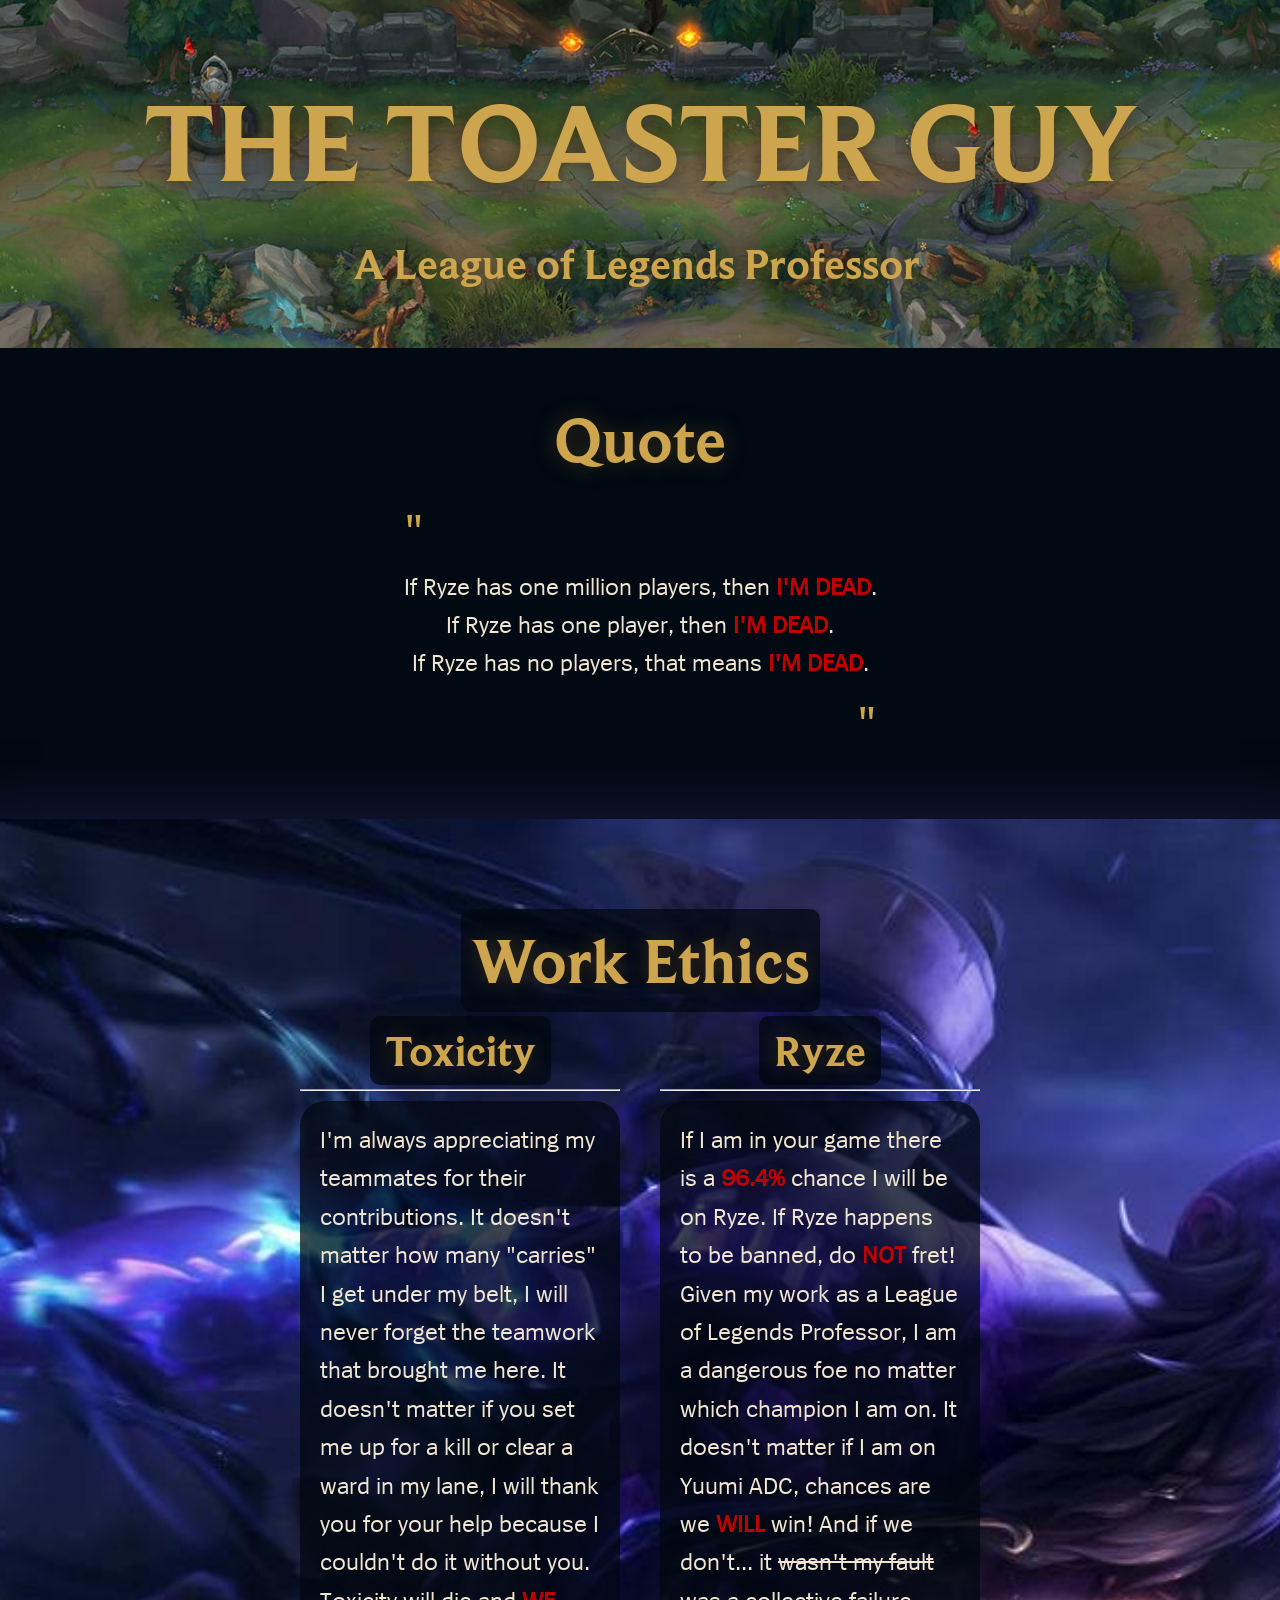
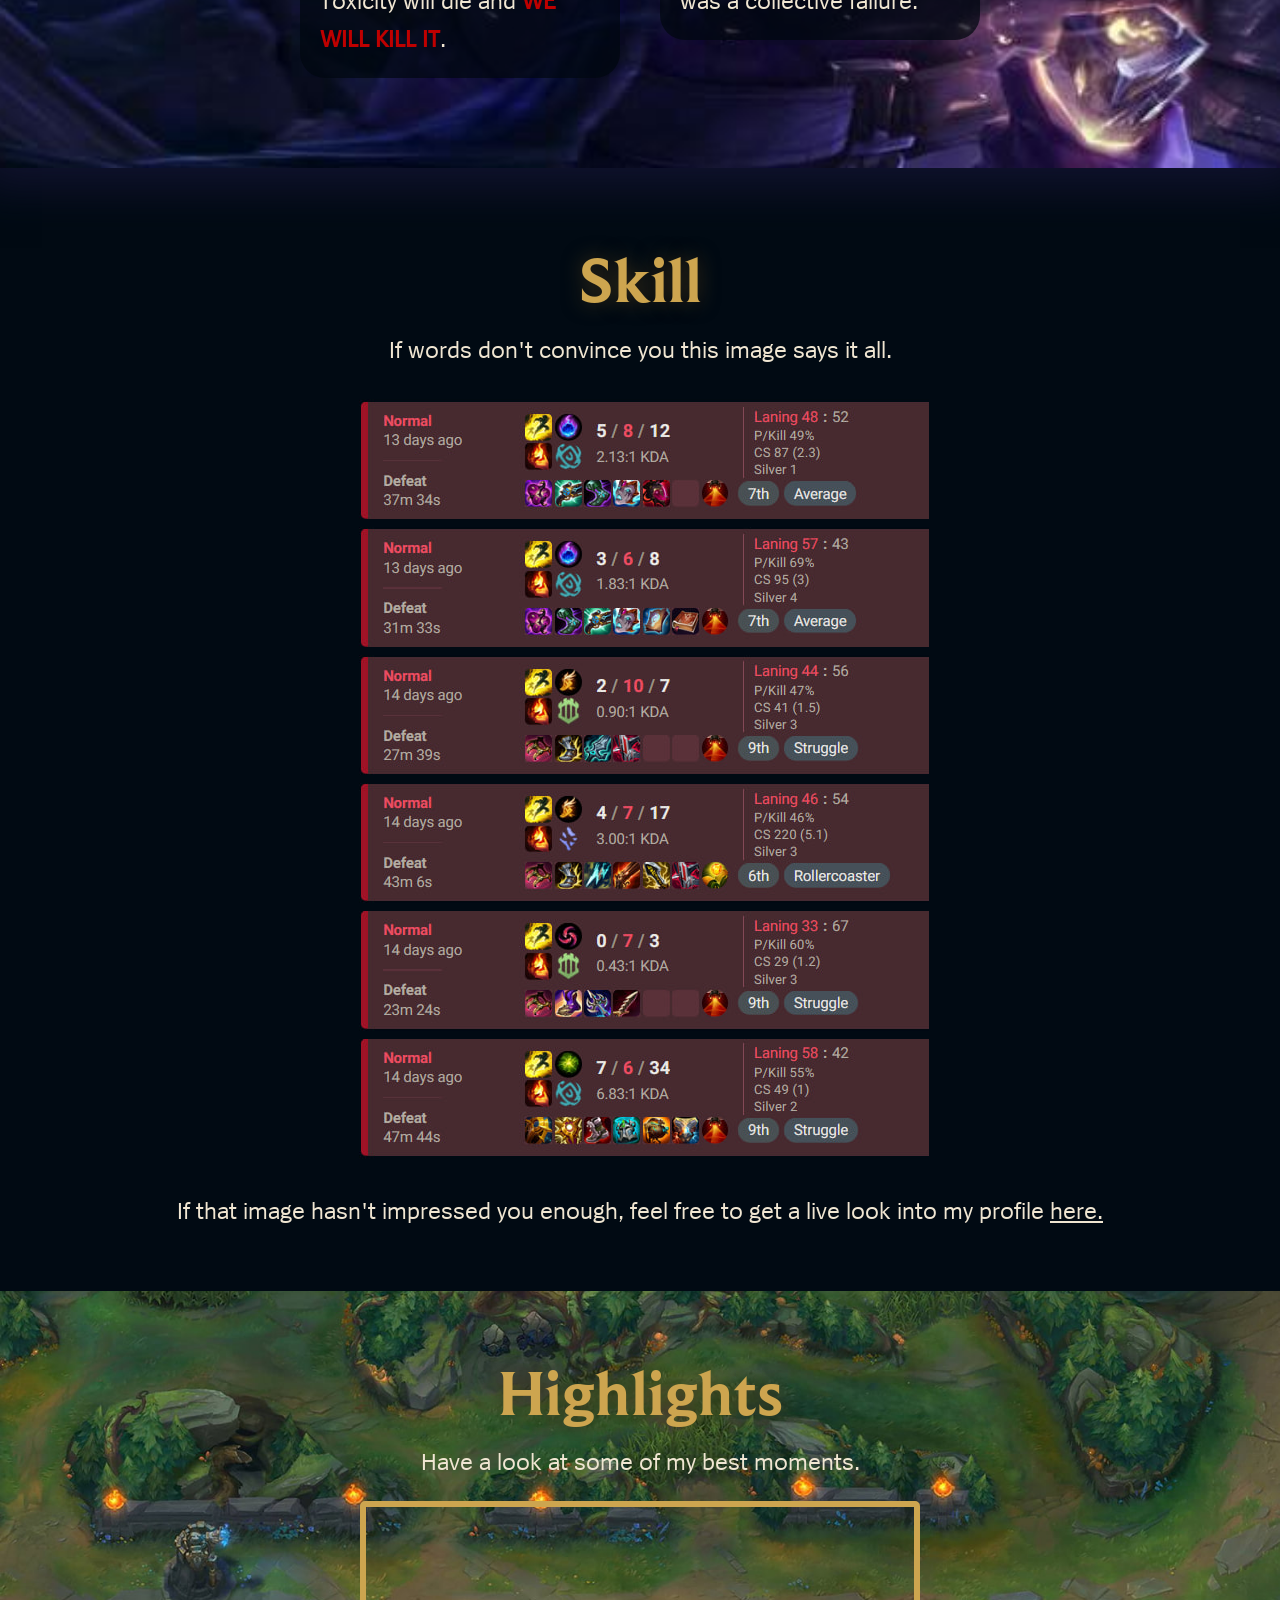
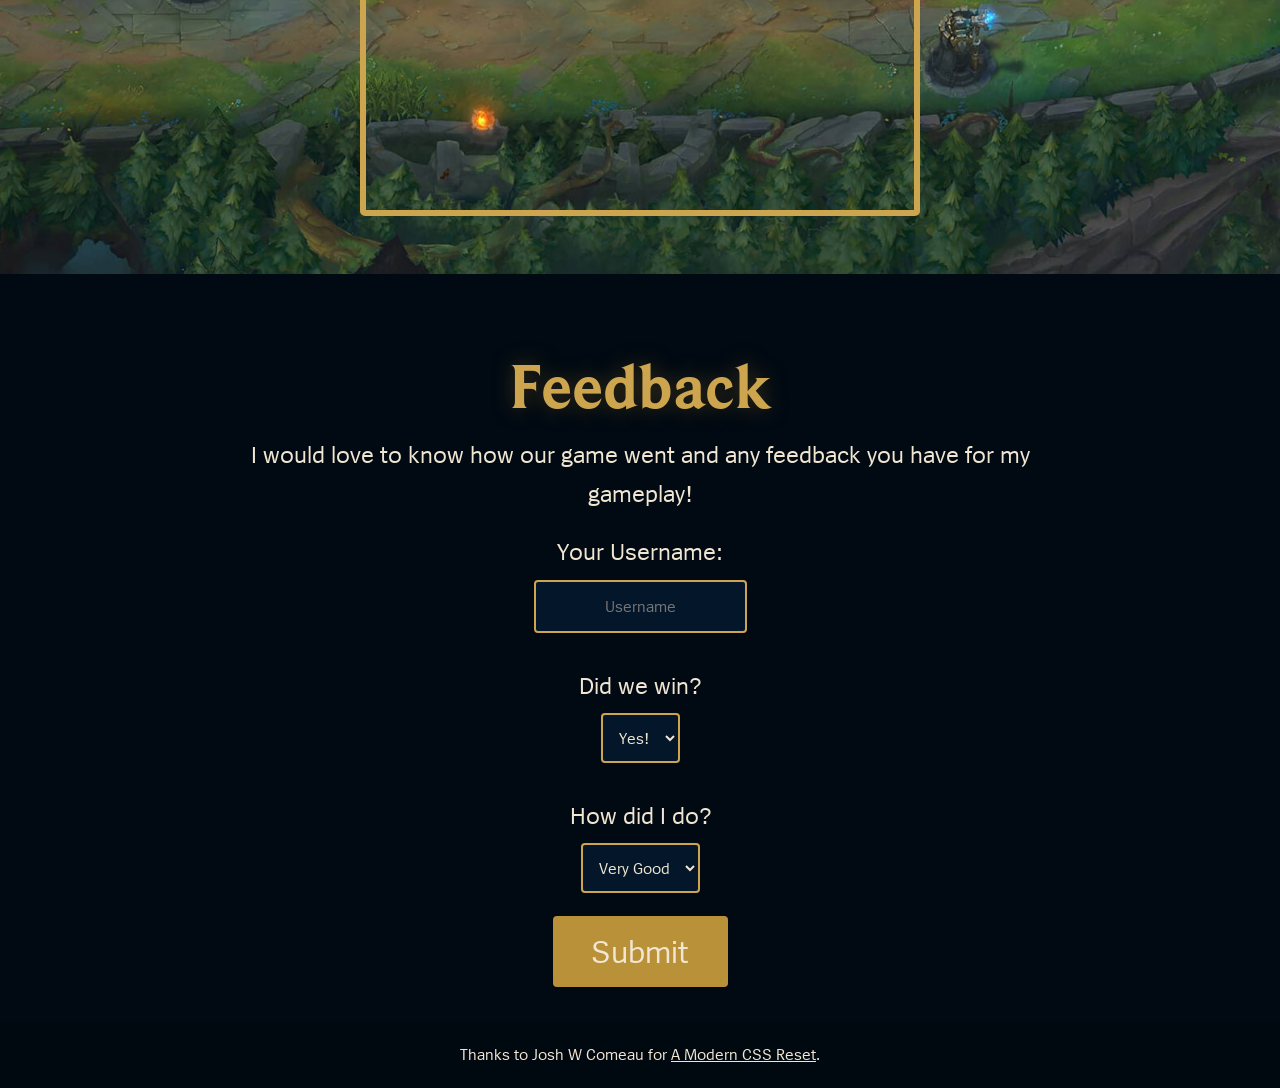
==== commit af275733: "Hide loading screen on error" ====
--- a/index.html
+++ b/index.html
@@ -181,6 +181,8 @@
         });
 
         workEthicElement.style.boxShadow = workEthicShadow + '#10122d';
+        
+        loadingScreenElement.classList.add('hidden');
       }
     });
 
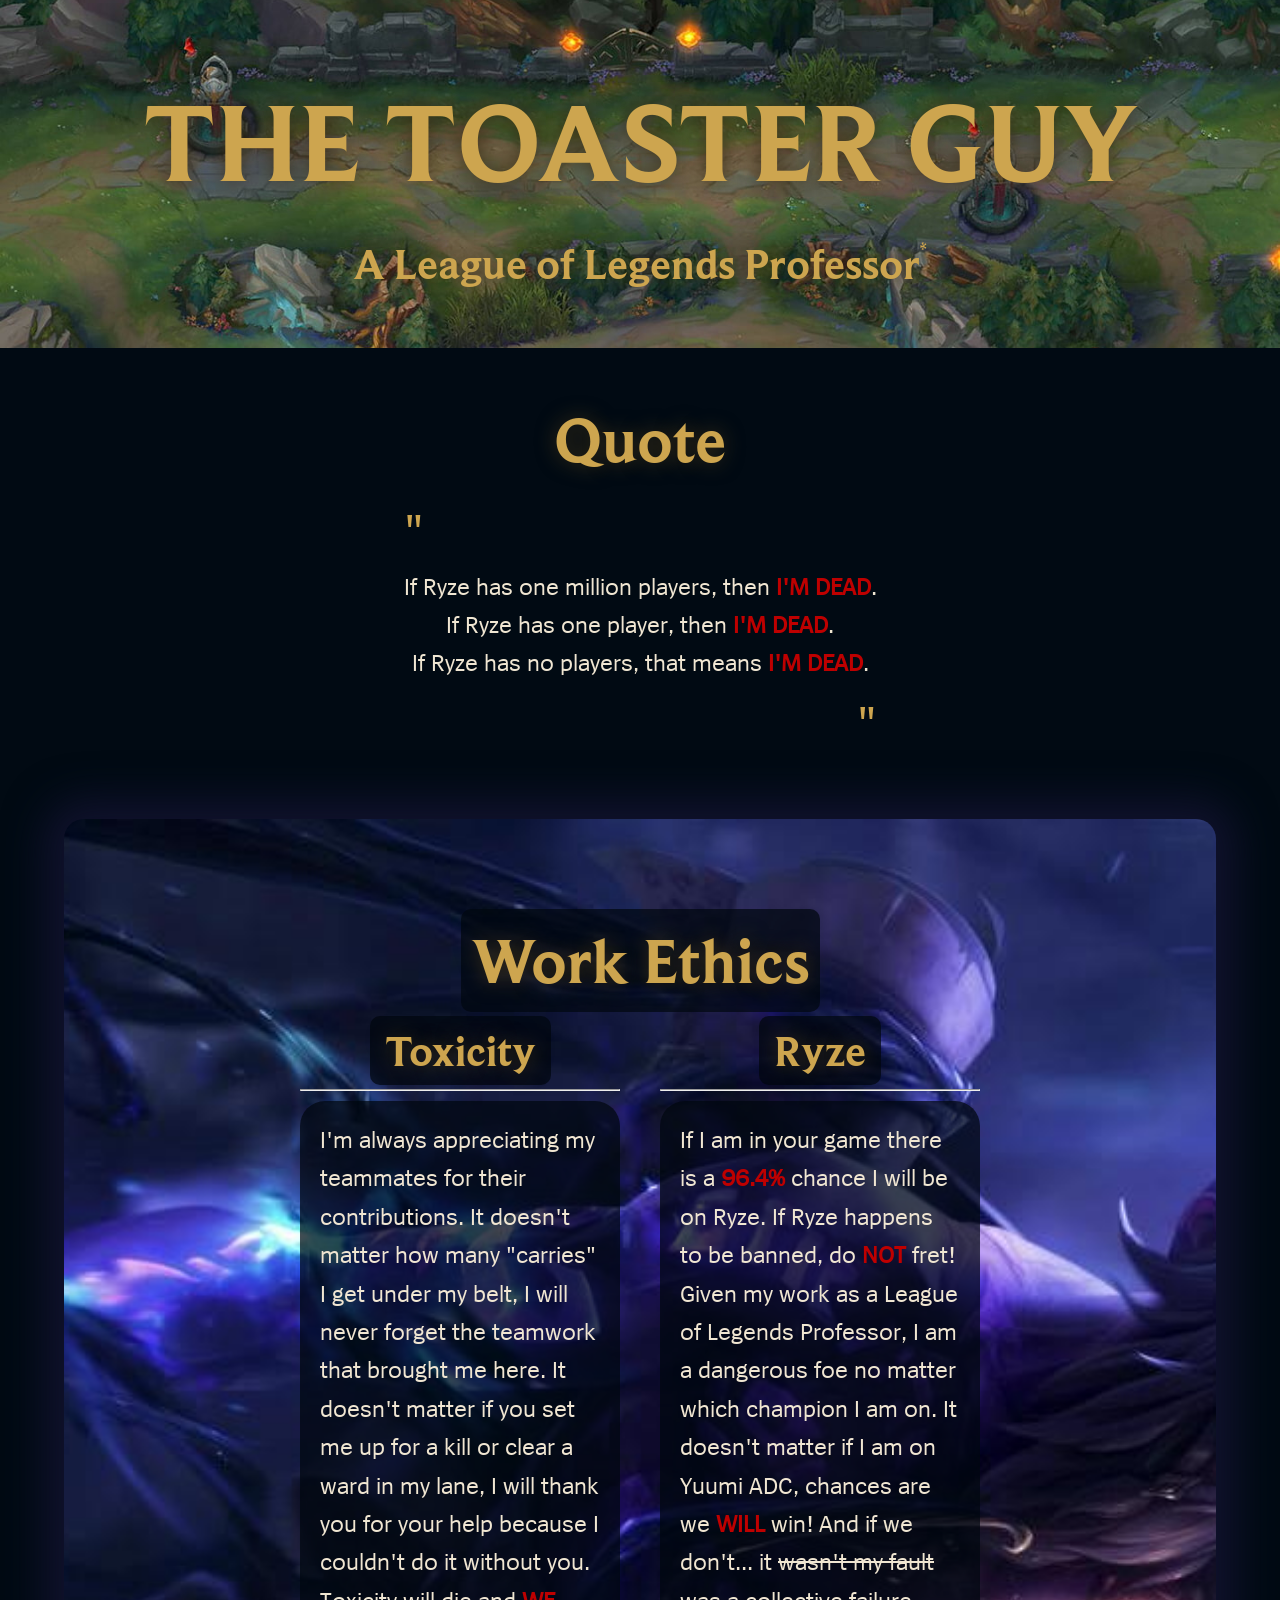
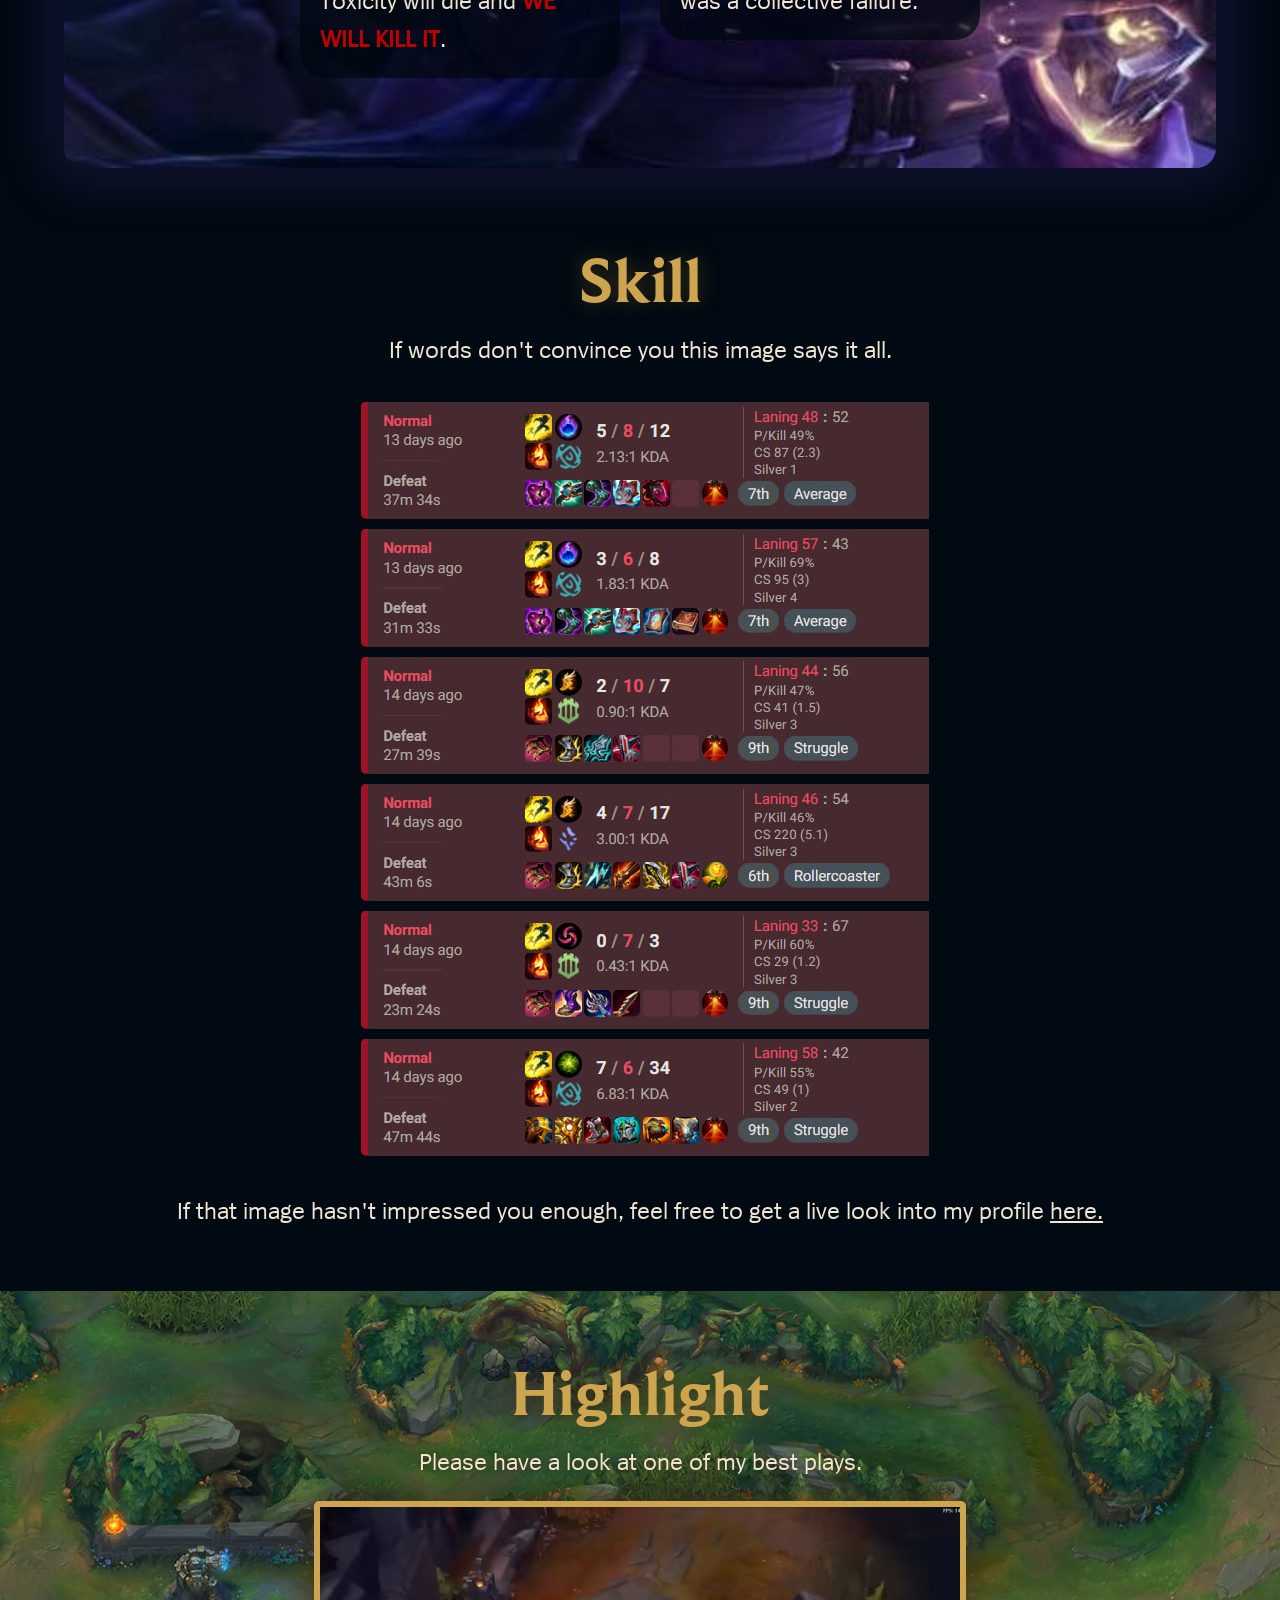
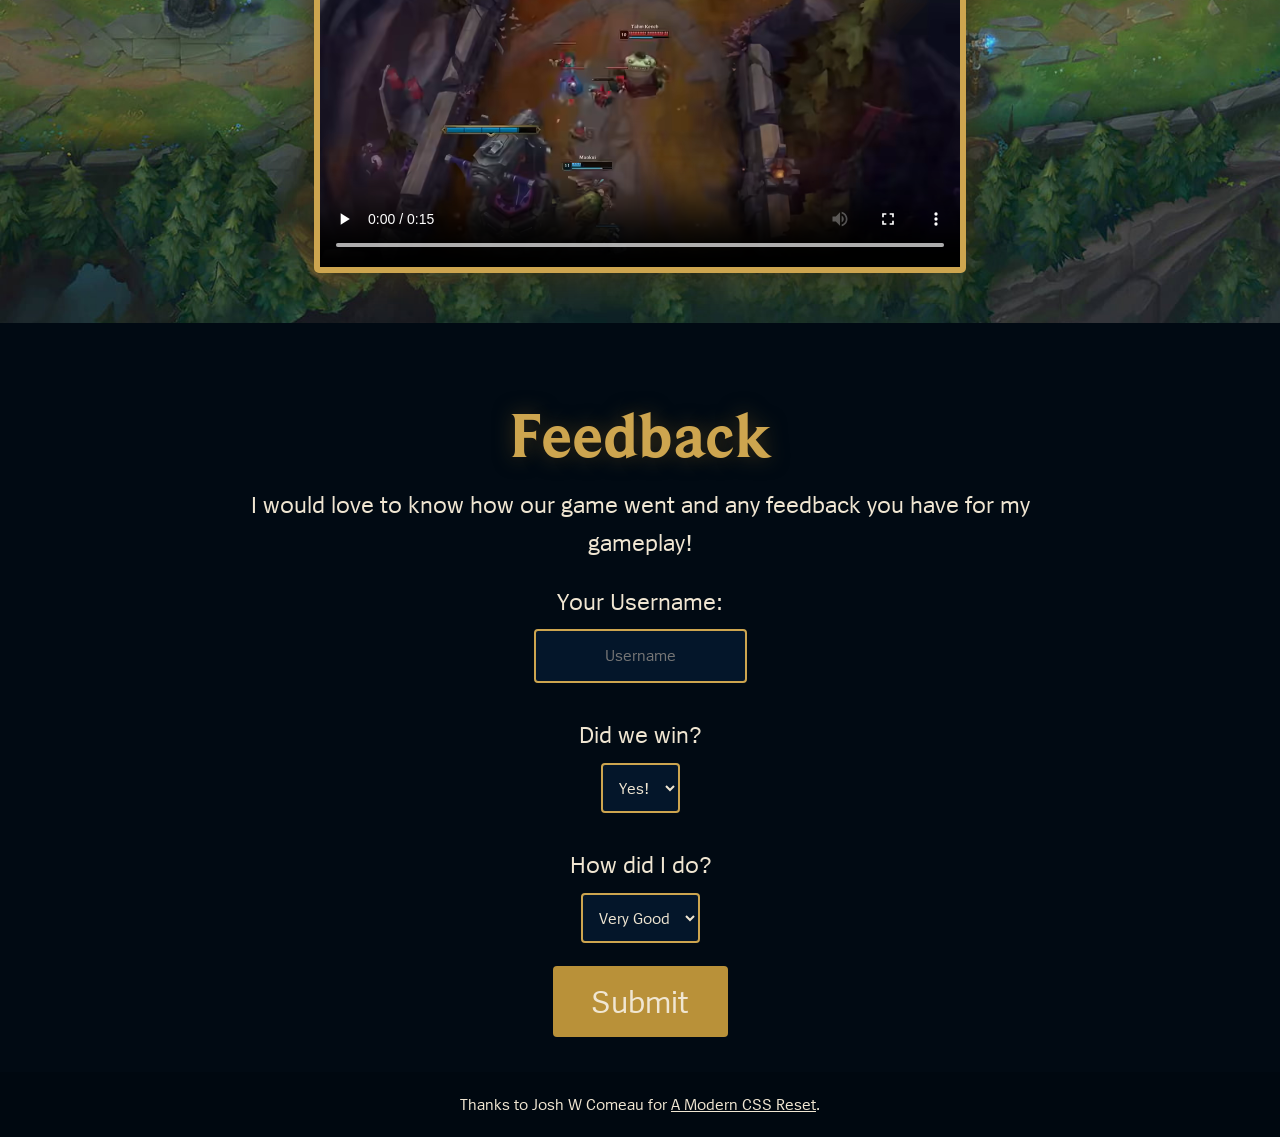
==== commit cd8ab01c: "Update to match main site" ====
--- a/index.html
+++ b/index.html
@@ -13,6 +13,9 @@
 </head>
 
 <body>
+  <!-- Fix flash of content on FF -->
+  <script></script>
+
   <div id="loading-screen">
     <h1>Loading...</h1>
   </div>
@@ -71,12 +74,12 @@
     </section>
 
     <section class="clip">
-      <h1>Highlights</h1>
-      <p>Have a look at some of my best moments.</p>
-      <div class="video">
-        <iframe src="https://www.youtube-nocookie.com/embed/dfku4ndsrFI?vq=hd1080&modestbranding=1&rel=0" width="560"
-          height="315" title="My Average Play" frameborder="0" allowfullscreen></iframe>
-      </div>
+      <h1>Highlight</h1>
+      <p>Please have a look at one of my best plays.</p>
+      <video width="640" height="360" controls>
+        <source src="assets/kench-clip.mp4" type="video/mp4">
+        Your browser does not support this video.
+      </video>
     </section>
 
     <section class="feedback">
@@ -181,7 +184,7 @@
         });
 
         workEthicElement.style.boxShadow = workEthicShadow + '#10122d';
-        
+
         loadingScreenElement.classList.add('hidden');
       }
     });
--- a/css/style.css
+++ b/css/style.css
@@ -122,6 +122,8 @@
 }
 
 #work-ethic {
+    max-width: 90vw;
+    border-radius: 20px;
     padding-block: 90px;
     margin: 60px auto;
     text-align: center;
@@ -154,6 +156,7 @@
     margin: 4px auto;
     padding-inline: 15px;
     border-radius: 10px;
+    white-space: nowrap;
 }
 
 .ethic-container p {
@@ -193,17 +196,19 @@
 .clip p {
     padding-bottom: 20px;
     margin: 0 auto;
-}
-
-.video {
-    width: fit-content;
-    margin: 0 auto;
-}
-
-.video iframe {
+    text-shadow: 0px 0px 5px rgb(61, 49, 24);
+}
+
+.clip video {
     border: 6px solid rgb(205, 165, 79);
     border-radius: 5px;
     max-width: 85vw;
+    box-sizing: content-box;
+    width: 100%;
+    height: auto;
+    max-width: min(640px, 90vw);
+    margin: 0 auto;
+    box-shadow: 0px 0px 40px rgb(61, 49, 24);
 }
 
 .feedback {
@@ -283,7 +288,6 @@
 @media only screen and (min-width: 2000px) {
     #work-ethic {
         max-width: 80vw;
-        border-radius: 20px;
     }
 }
 
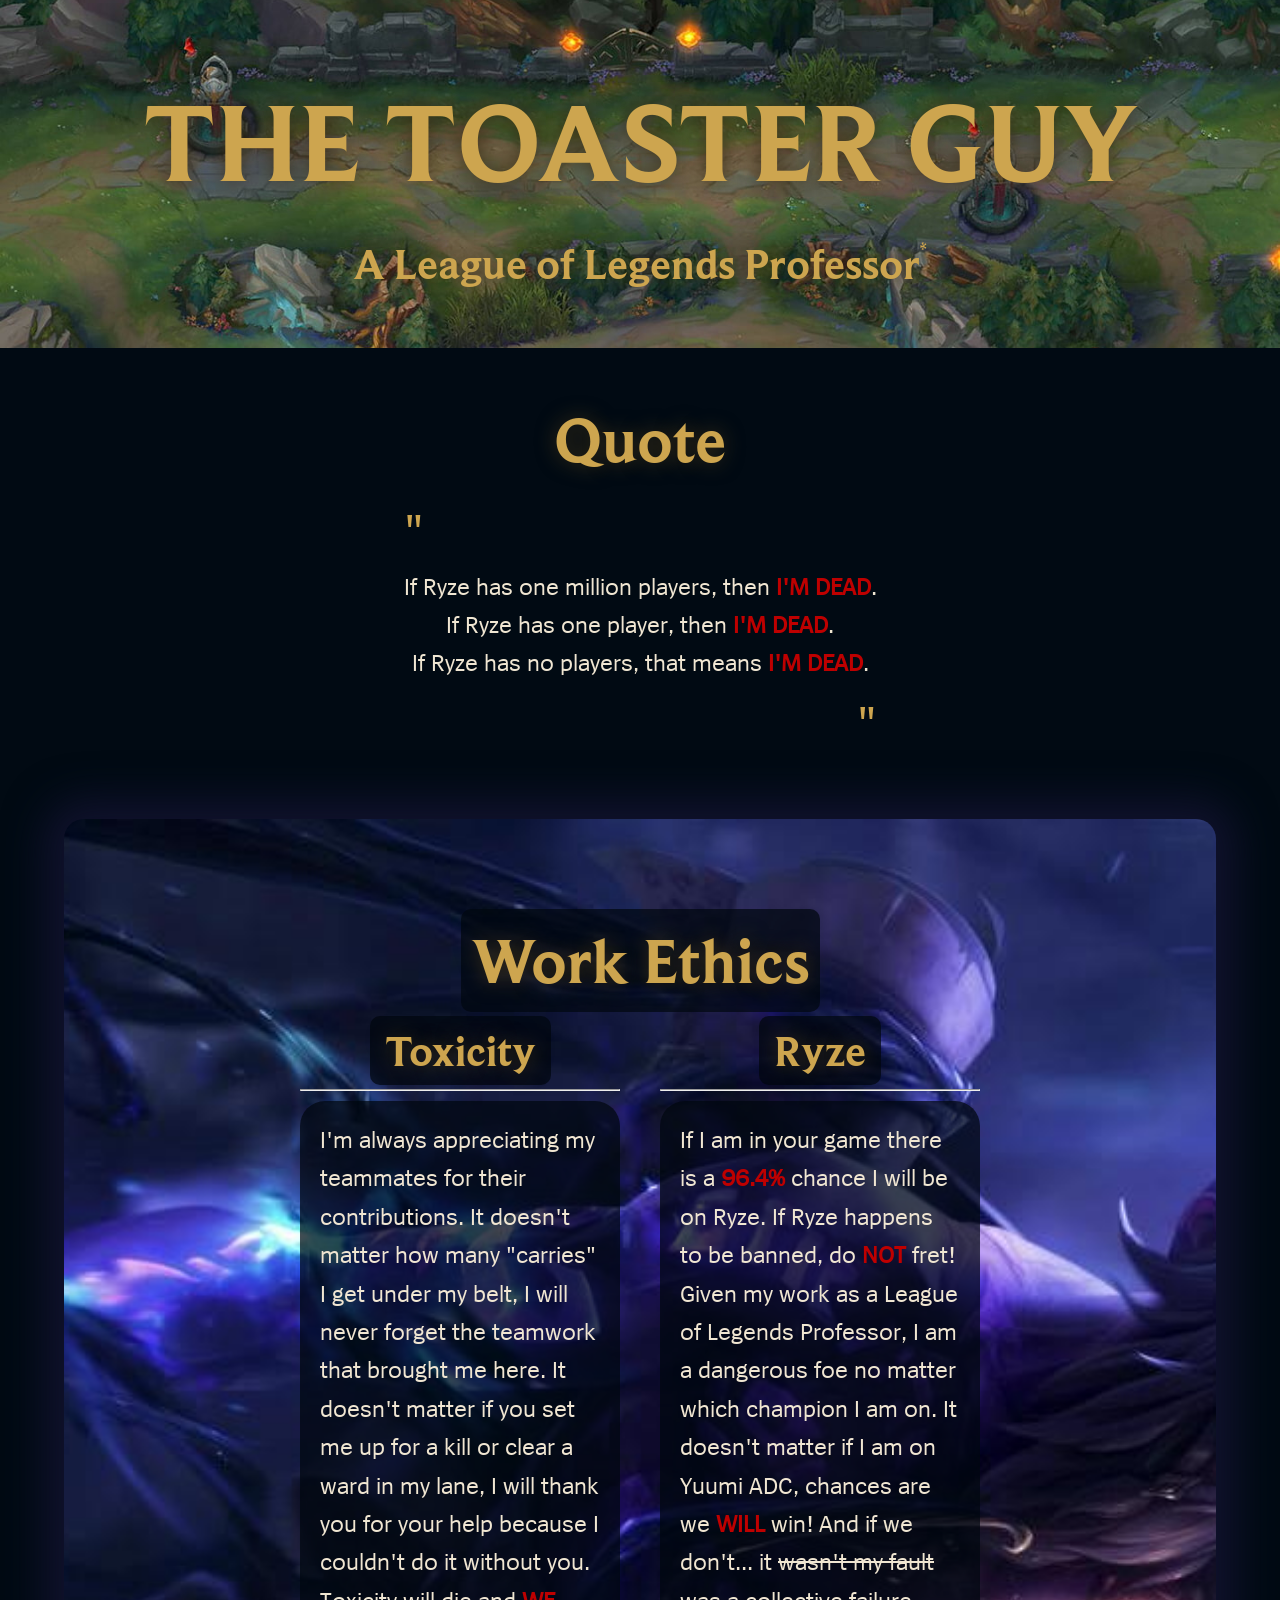
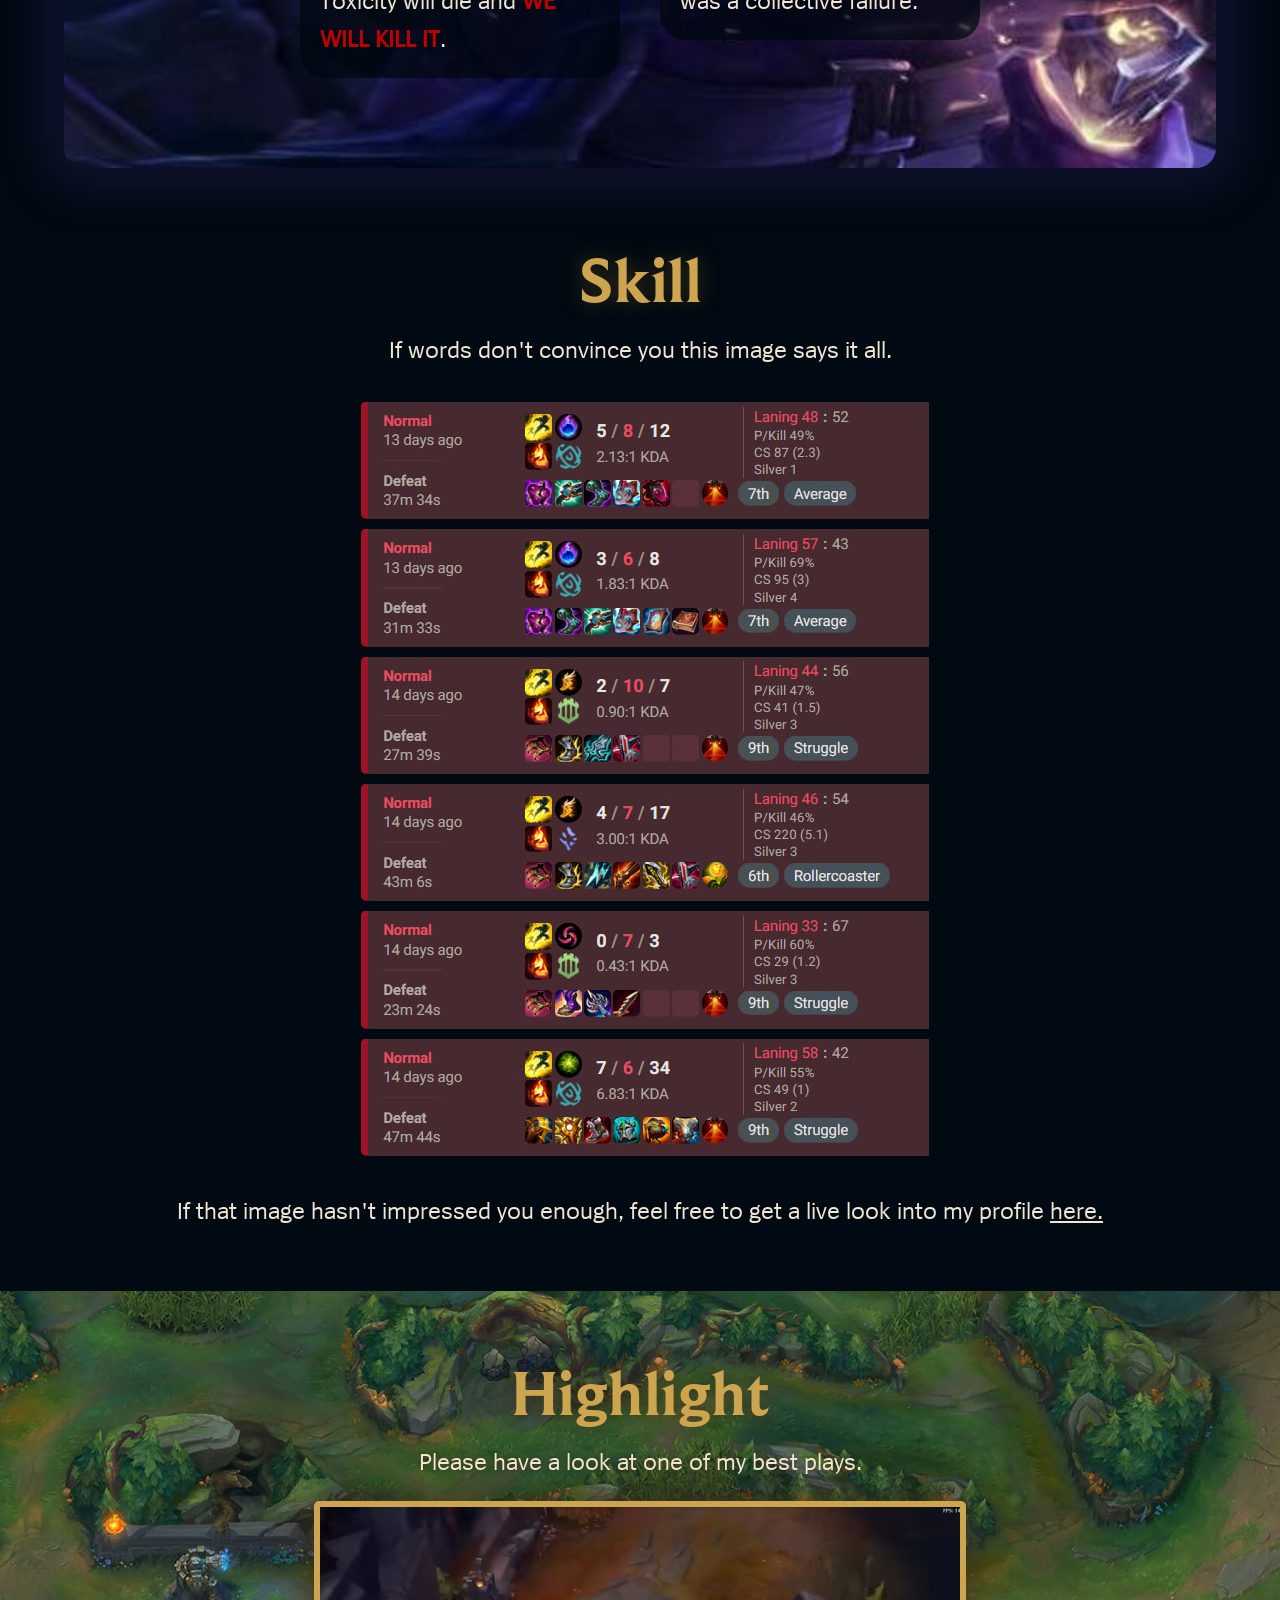
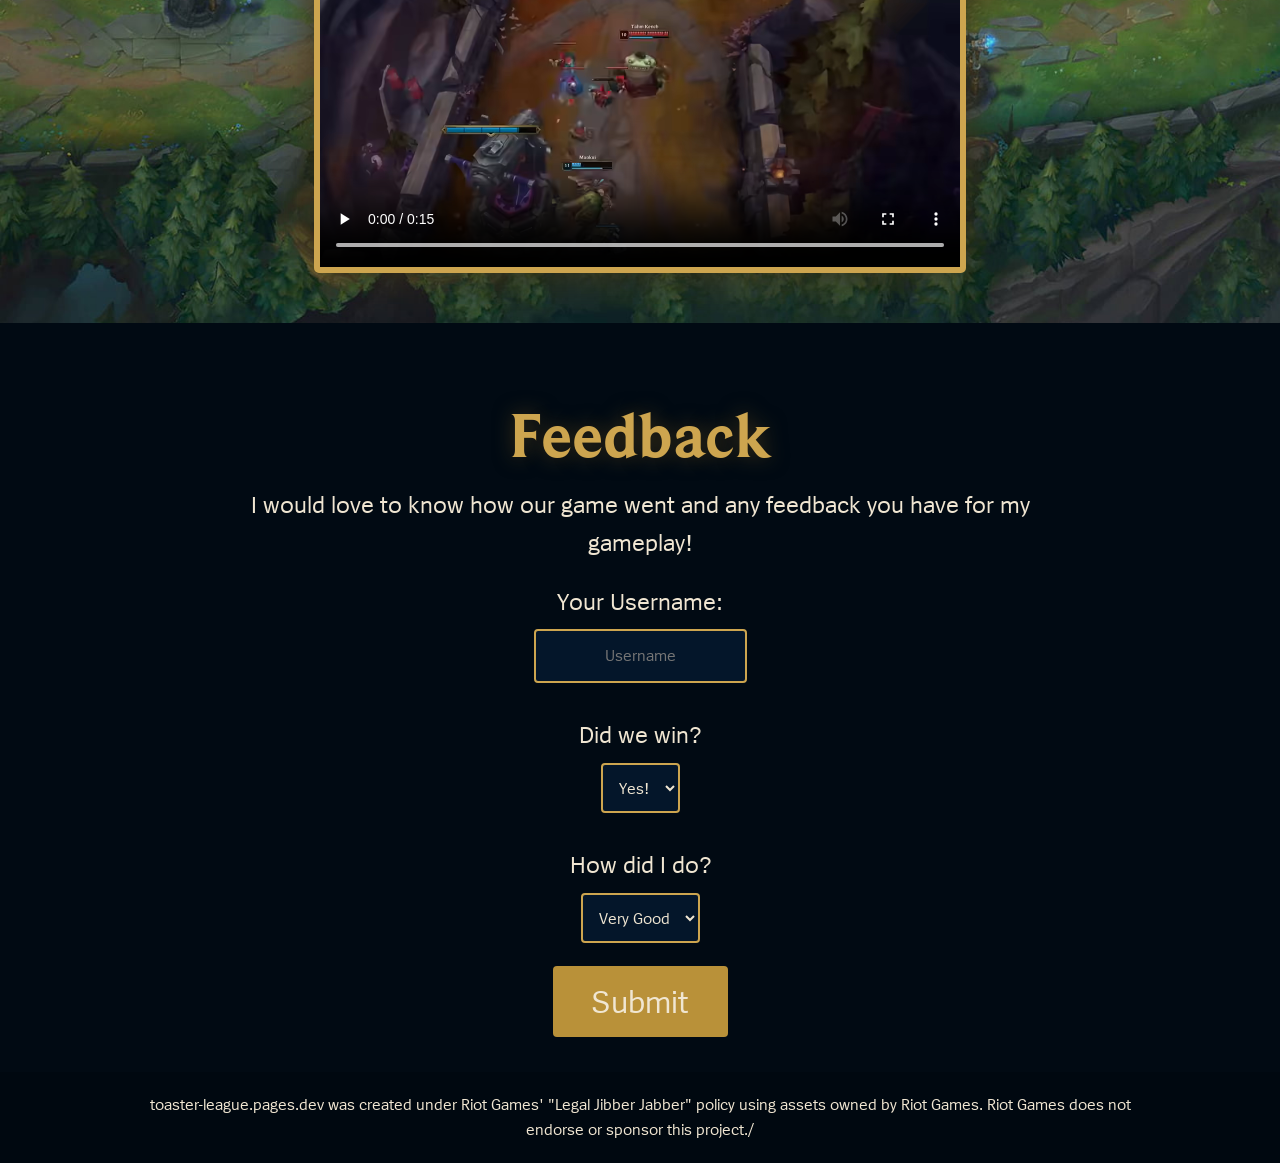
==== commit bb99738f: "Update footer" ====
--- a/index.html
+++ b/index.html
@@ -123,8 +123,7 @@
   </main>
 
   <footer>
-    <p>Thanks to Josh W Comeau for <a href="https://www.joshwcomeau.com/css/custom-css-reset/" target="_blank">A Modern
-        CSS Reset</a>.</p>
+    <p>toaster-league.pages.dev was created under Riot Games' "Legal Jibber Jabber" policy using assets owned by Riot Games. Riot Games does not endorse or sponsor this project./</p>
   </footer>
 
   <script type="module">
@@ -195,4 +194,4 @@
   </script>
 </body>
 
-</html>+</html>
